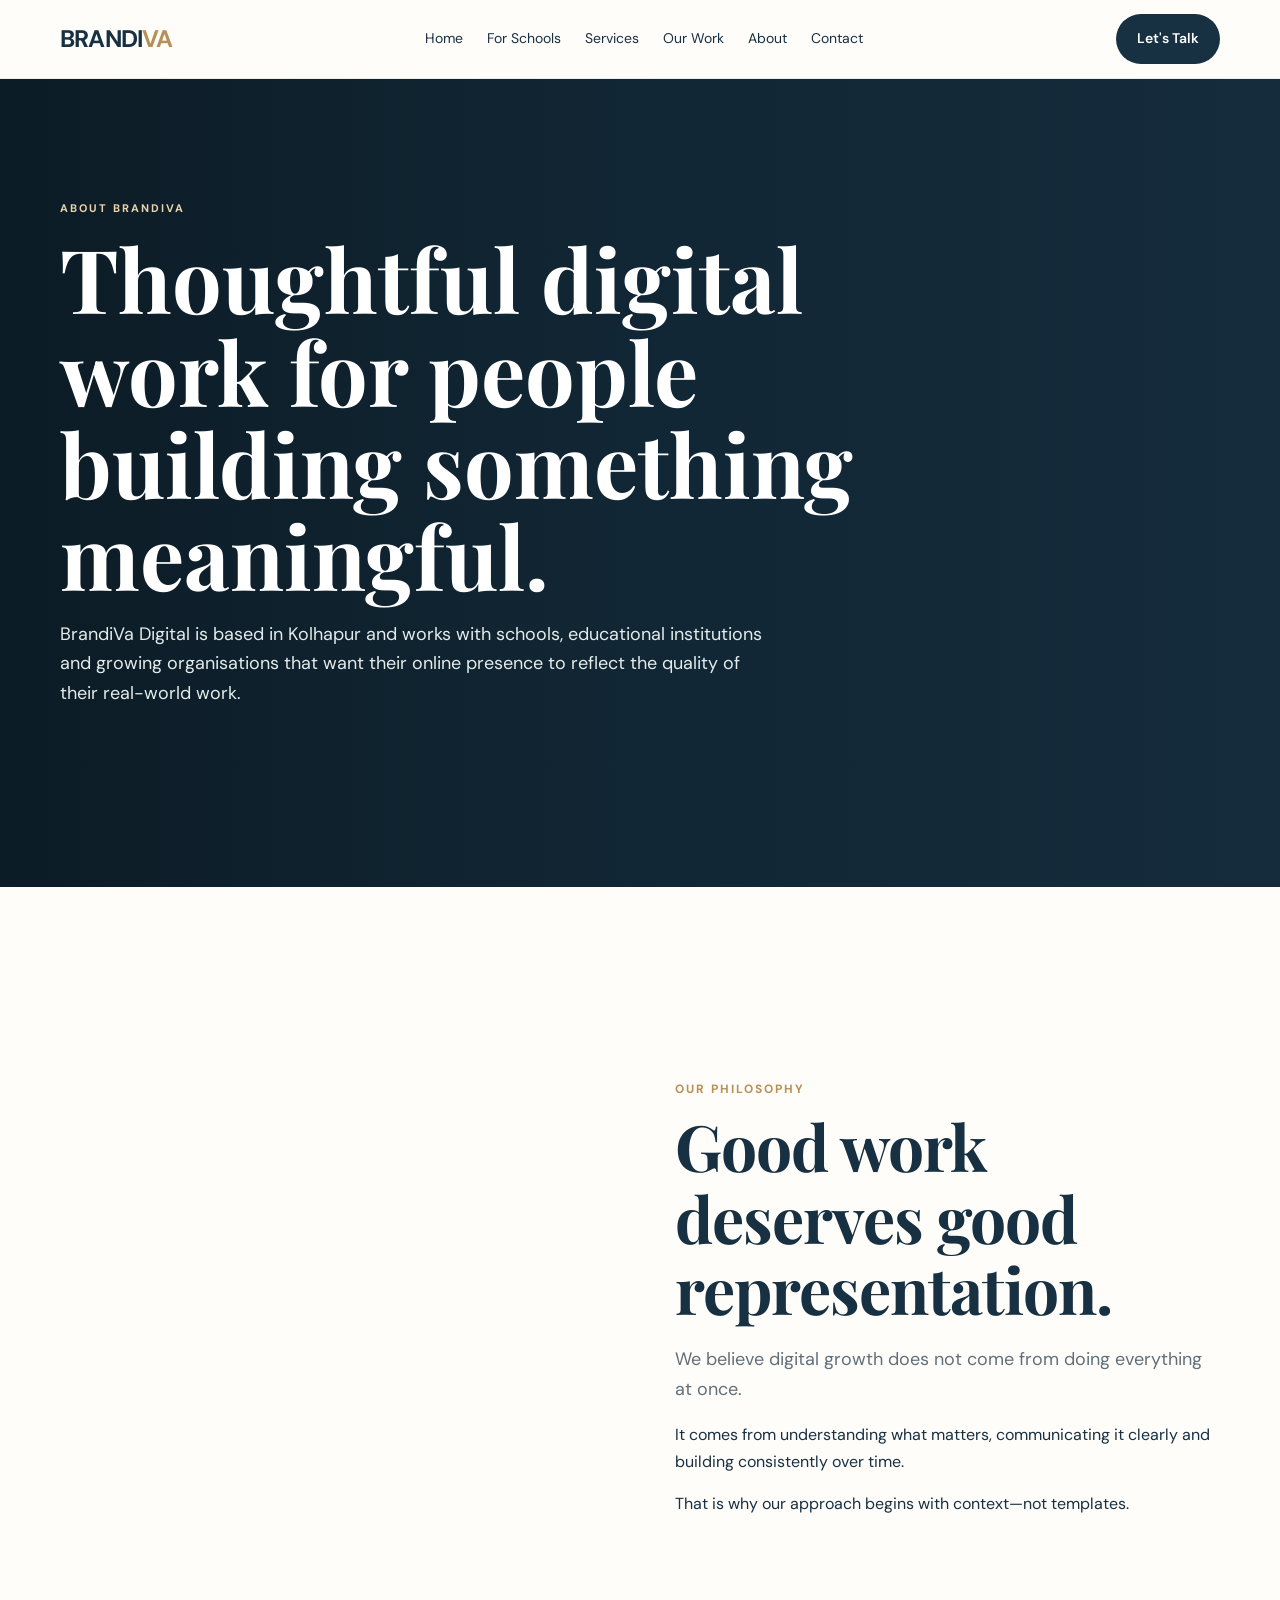
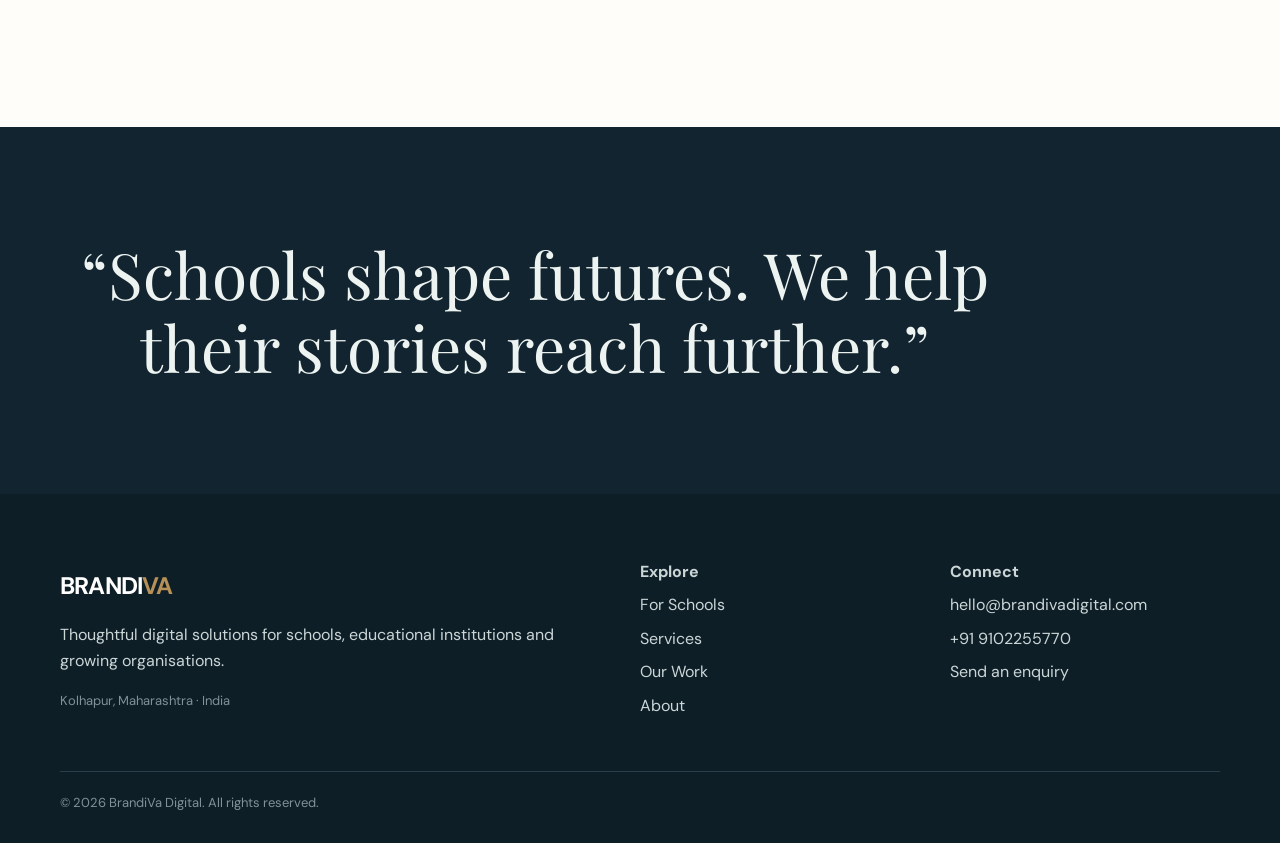
==== about.html @ 21fccb89 "Add files via upload" ====
<!doctype html><html lang="en"><head><meta charset="utf-8"><meta name="viewport" content="width=device-width,initial-scale=1"><title>About BrandiVa Digital</title><meta name="description" content="Learn about BrandiVa Digital, a Kolhapur-based digital partner focused on schools and meaningful brands."><link rel="stylesheet" href="style.css"></head><body><script src="header.js"></script><main>
<section class="pagehero visual about-hero"><div class="container"><div class="eyebrow">About BrandiVa</div><h1>Thoughtful digital work for people building something meaningful.</h1><p class="lead">BrandiVa Digital is based in Kolhapur and works with schools, educational institutions and growing organisations that want their online presence to reflect the quality of their real-world work.</p></div></section>
<section class="section"><div class="container story"><div class="story-img" style="background-image:url('https://images.unsplash.com/photo-1521737711867-e3b97375f902?auto=format&fit=crop&w=1200&q=90')"></div><div><div class="kicker">Our philosophy</div><h2>Good work deserves good representation.</h2><p class="lead">We believe digital growth does not come from doing everything at once.</p><p>It comes from understanding what matters, communicating it clearly and building consistently over time.</p><p>That is why our approach begins with context—not templates.</p></div></div></section>
<section class="section dark"><div class="container center"><div class="quote">“Schools shape futures. We help their stories reach further.”</div></div></section></main><script src="footer.js"></script></body></html>
---- style.css ----
@import url('https://fonts.googleapis.com/css2?family=DM+Sans:wght@400;500;600;700&family=Playfair+Display:wght@500;600;700&display=swap');
:root{--ink:#173042;--muted:#60707a;--cream:#f7f5ef;--paper:#fffdfa;--sky:#e8f1f2;--accent:#b69057;--line:#dfe5e3;--dark:#11242f}*{box-sizing:border-box}html{scroll-behavior:smooth}body{margin:0;font-family:'DM Sans',sans-serif;background:var(--paper);color:var(--ink);line-height:1.65}a{text-decoration:none;color:inherit}.container{width:min(1160px,92%);margin:auto}.nav{position:sticky;top:0;z-index:20;background:rgba(255,253,250,.92);backdrop-filter:blur(14px);border-bottom:1px solid rgba(23,48,66,.08)}.navin{height:78px;display:flex;align-items:center;justify-content:space-between;gap:20px}.logo{font-weight:700;letter-spacing:-.8px;font-size:24px}.logo span{color:var(--accent)}.links{display:flex;gap:24px;font-size:14px}.links a:hover{color:var(--accent)}.menu{display:none;background:none;border:0;font-size:24px}.btn{display:inline-block;background:var(--ink);color:#fff;padding:13px 21px;border-radius:999px;font-size:14px;font-weight:600}.btn.light{background:#fff;color:var(--ink)}.btn.gold{background:var(--accent)}.hero{min-height:calc(100vh - 78px);display:grid;grid-template-columns:1.05fr .95fr;background:var(--cream)}.hero-copy{padding:clamp(70px,10vw,150px) max(4vw,40px);display:flex;justify-content:center;flex-direction:column}.eyebrow{font-size:11px;letter-spacing:2px;font-weight:700;color:var(--accent);text-transform:uppercase}.hero h1,.display{font-family:'Playfair Display',serif;line-height:1.04;font-size:clamp(52px,7vw,96px);letter-spacing:-2px;margin:18px 0 22px}.hero p{max-width:600px;color:var(--muted);font-size:18px}.hero-img{min-height:580px;background:linear-gradient(180deg,rgba(17,36,47,.08),rgba(17,36,47,.35)),url('https://images.unsplash.com/photo-1509062522246-3755977927d7?auto=format&fit=crop&w=1500&q=85') center/cover}.section{padding:110px 0}.section.alt{background:var(--sky)}.section.dark{background:var(--dark);color:#edf3f1}.kicker{color:var(--accent);font-size:12px;letter-spacing:2px;text-transform:uppercase;font-weight:700}.section h2{font-family:'Playfair Display',serif;font-size:clamp(38px,5vw,66px);line-height:1.12;letter-spacing:-1px;margin:10px 0 20px;max-width:850px}.lead{font-size:18px;color:var(--muted);max-width:720px}.story{display:grid;grid-template-columns:1fr 1fr;gap:70px;align-items:center}.story-img{height:620px;background:center/cover;border-radius:3px}.quote{font-family:'Playfair Display',serif;font-size:clamp(36px,5vw,70px);line-height:1.15;max-width:950px}.center{text-align:center}.phone{background:#fff;border:10px solid #152c38;border-radius:32px;width:270px;height:500px;margin:auto;padding:16px;box-shadow:0 25px 70px rgba(17,36,47,.2)}.phone-screen{height:100%;border-radius:18px;background:linear-gradient(180deg,#eef4f2,#fff);padding:20px}.gap{display:grid;grid-template-columns:1fr 90px 1fr;align-items:stretch;margin-top:50px}.gap>div{padding:38px;border:1px solid var(--line)}.gap h3{font-size:14px;letter-spacing:1.5px;text-transform:uppercase}.gap ul{padding-left:18px;color:var(--muted)}.vs{display:grid;place-items:center;background:var(--ink);color:#fff;font-family:'Playfair Display',serif;font-size:25px}.reveal{text-align:center;padding:140px 0}.reveal p{font-family:'Playfair Display',serif;font-size:clamp(36px,5vw,70px);line-height:1.2;margin:0 auto;max-width:980px}.services{border-top:1px solid var(--line);margin-top:50px}.service{display:grid;grid-template-columns:90px 1fr 1.2fr;gap:25px;padding:32px 0;border-bottom:1px solid var(--line);align-items:start}.num{color:var(--accent);font-weight:700}.service h3{margin:0;font-size:24px}.service p{margin:0;color:var(--muted)}.grid{display:grid;grid-template-columns:repeat(3,1fr);gap:20px}.card{background:#fff;padding:32px;border:1px solid var(--line)}.card h3{margin-top:0}.work{display:grid;grid-template-columns:1.1fr .9fr;gap:24px;margin-top:40px}.workshot{min-height:430px;background:center/cover}.cta{padding:120px 0;background:linear-gradient(rgba(17,36,47,.55),rgba(17,36,47,.7)),url('https://images.unsplash.com/photo-1503676260728-1c00da094a0b?auto=format&fit=crop&w=1800&q=85') center/cover;color:white}.cta h2{color:#fff}.footer{background:#0e1e27;color:#cbd6d7;padding:65px 0 30px}.footgrid{display:grid;grid-template-columns:2fr 1fr 1fr;gap:40px}.footer a{display:block;margin:7px 0}.small{font-size:13px;color:#7f9297}.pagehero{padding:120px 0 85px;background:var(--cream)}.pagehero h1{font-family:'Playfair Display',serif;font-size:clamp(48px,7vw,88px);line-height:1.05;max-width:900px;margin:15px 0}.seo p{color:var(--muted)}.faq{border-top:1px solid var(--line)}.faq details{padding:20px 0;border-bottom:1px solid var(--line)}.faq summary{cursor:pointer;font-weight:700}.contactbox{display:grid;grid-template-columns:1fr 1fr;gap:30px;background:var(--sky);padding:45px}.form input,.form textarea,.form select{width:100%;padding:14px;margin:7px 0 14px;border:1px solid #ccd7d7;background:#fff;font:inherit}.badge{display:inline-block;padding:7px 11px;border:1px solid var(--line);font-size:12px;border-radius:99px;margin:5px}.note{padding:16px 18px;background:#fff6df;border-left:3px solid var(--accent);font-size:14px}
@media(max-width:800px){.links{display:none}.menu{display:block}.hero,.story,.work,.contactbox{grid-template-columns:1fr}.hero-copy{padding:80px 7%}.hero-img{min-height:460px}.section{padding:75px 0}.story-img{height:420px}.gap{grid-template-columns:1fr}.vs{min-height:60px}.grid{grid-template-columns:1fr}.service{grid-template-columns:45px 1fr}.service p{grid-column:2}.footgrid{grid-template-columns:1fr}.navin{height:68px}.pagehero{padding:85px 0 65px}}

/* Visual storytelling upgrade */
.pagehero.visual{position:relative;min-height:560px;display:flex;align-items:flex-end;overflow:hidden;color:#fff;background:#173042 center/cover no-repeat}
.pagehero.visual:before{content:"";position:absolute;inset:0;background:linear-gradient(90deg,rgba(10,25,34,.88),rgba(10,25,34,.42),rgba(10,25,34,.18))}
.pagehero.visual .container{position:relative;z-index:1;padding-bottom:75px}.pagehero.visual .lead{color:#e4eceb}.pagehero.visual .eyebrow{color:#ead5ad}
.school-hero{background-image:url('https://images.unsplash.com/photo-1509062522246-3755977927d7?auto=format&fit=crop&w=1800&q=90')}
.services-hero{background-image:url('https://images.unsplash.com/photo-1523240795612-9a054b0db644?auto=format&fit=crop&w=1800&q=90')}
.work-hero{background-image:url('https://images.unsplash.com/photo-1516321318423-f06f85e504b3?auto=format&fit=crop&w=1800&q=90')}
.about-hero{background-image:url('https://images.unsplash.com/photo-1529156069898-49953e39b3ac?auto=format&fit=crop&w=1800&q=90')}
.contact-hero{background-image:url('https://images.unsplash.com/photo-1523050854058-8df90110c9f1?auto=format&fit=crop&w=1800&q=90')}
.photo-band{padding:0;background:var(--paper)}.photo-grid{display:grid;grid-template-columns:1.2fr .8fr .8fr;gap:14px;min-height:520px}.photo-grid .photo{min-height:260px;background:center/cover;position:relative}.photo-grid .photo:first-child{grid-row:span 2}.photo-grid .photo:after{content:"";position:absolute;inset:0;background:linear-gradient(180deg,transparent 55%,rgba(10,25,34,.35))}
.photo-caption{position:absolute;z-index:1;left:24px;bottom:20px;color:#fff;font-family:'Playfair Display',serif;font-size:22px;line-height:1.15;max-width:250px}
.visual-split{display:grid;grid-template-columns:.9fr 1.1fr;min-height:680px}.visual-split .visual-image{background:center/cover}.visual-split .visual-copy{padding:clamp(55px,8vw,120px);display:flex;flex-direction:column;justify-content:center;background:#edf4f3}
.device-visual{margin-top:55px;min-height:420px;background:linear-gradient(120deg,rgba(17,36,47,.18),rgba(17,36,47,.05)),url('https://images.unsplash.com/photo-1516321318423-f06f85e504b3?auto=format&fit=crop&w=1800&q=90') center/cover;border-radius:3px;position:relative}.device-visual:after{content:'A digital presence should feel as real as the institution behind it.';position:absolute;left:28px;bottom:28px;max-width:430px;color:#fff;font-family:'Playfair Display',serif;font-size:clamp(28px,4vw,48px);line-height:1.08}
.image-card{min-height:360px;background:center/cover;margin-top:30px}
@media(max-width:800px){.pagehero.visual{min-height:500px}.photo-grid{grid-template-columns:1fr;min-height:auto}.photo-grid .photo:first-child{grid-row:auto;min-height:420px}.photo-grid .photo{min-height:280px}.visual-split{grid-template-columns:1fr}.visual-split .visual-image{min-height:430px}.pagehero.visual .container{padding-bottom:55px}}
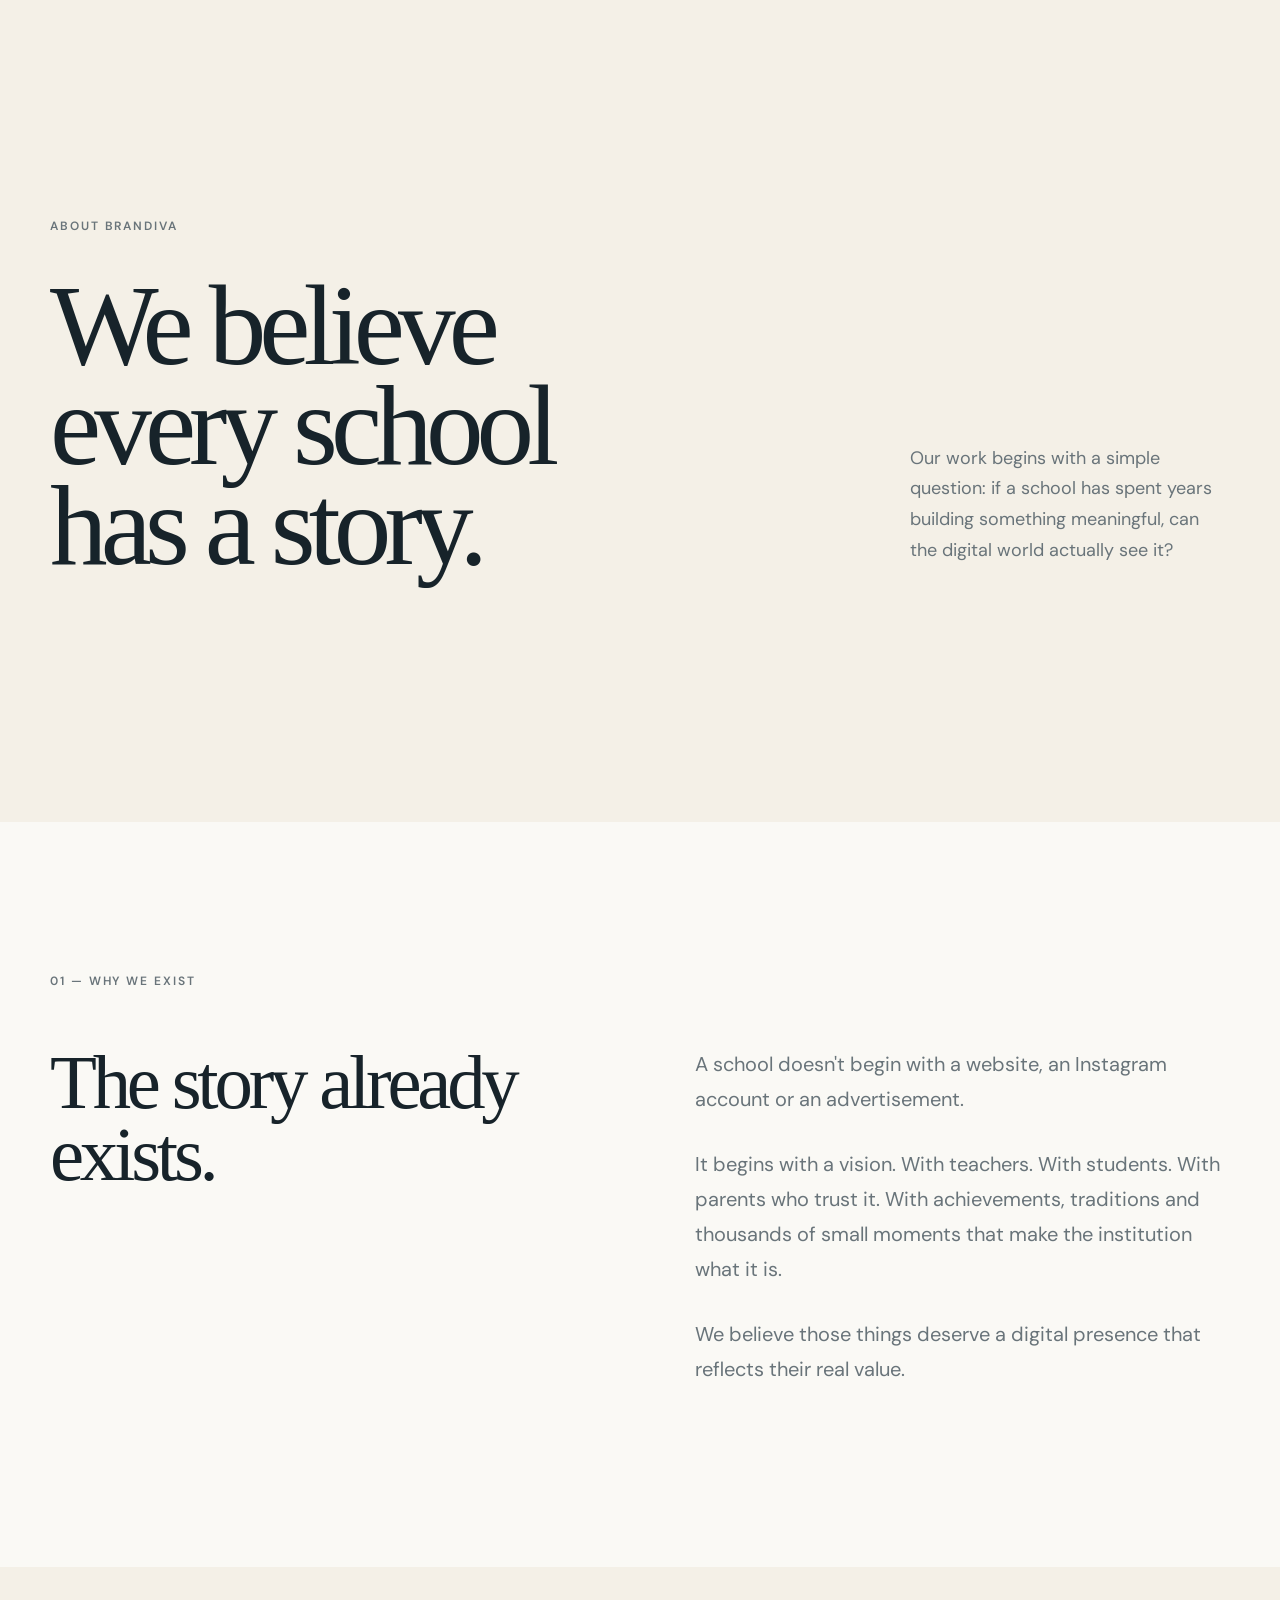
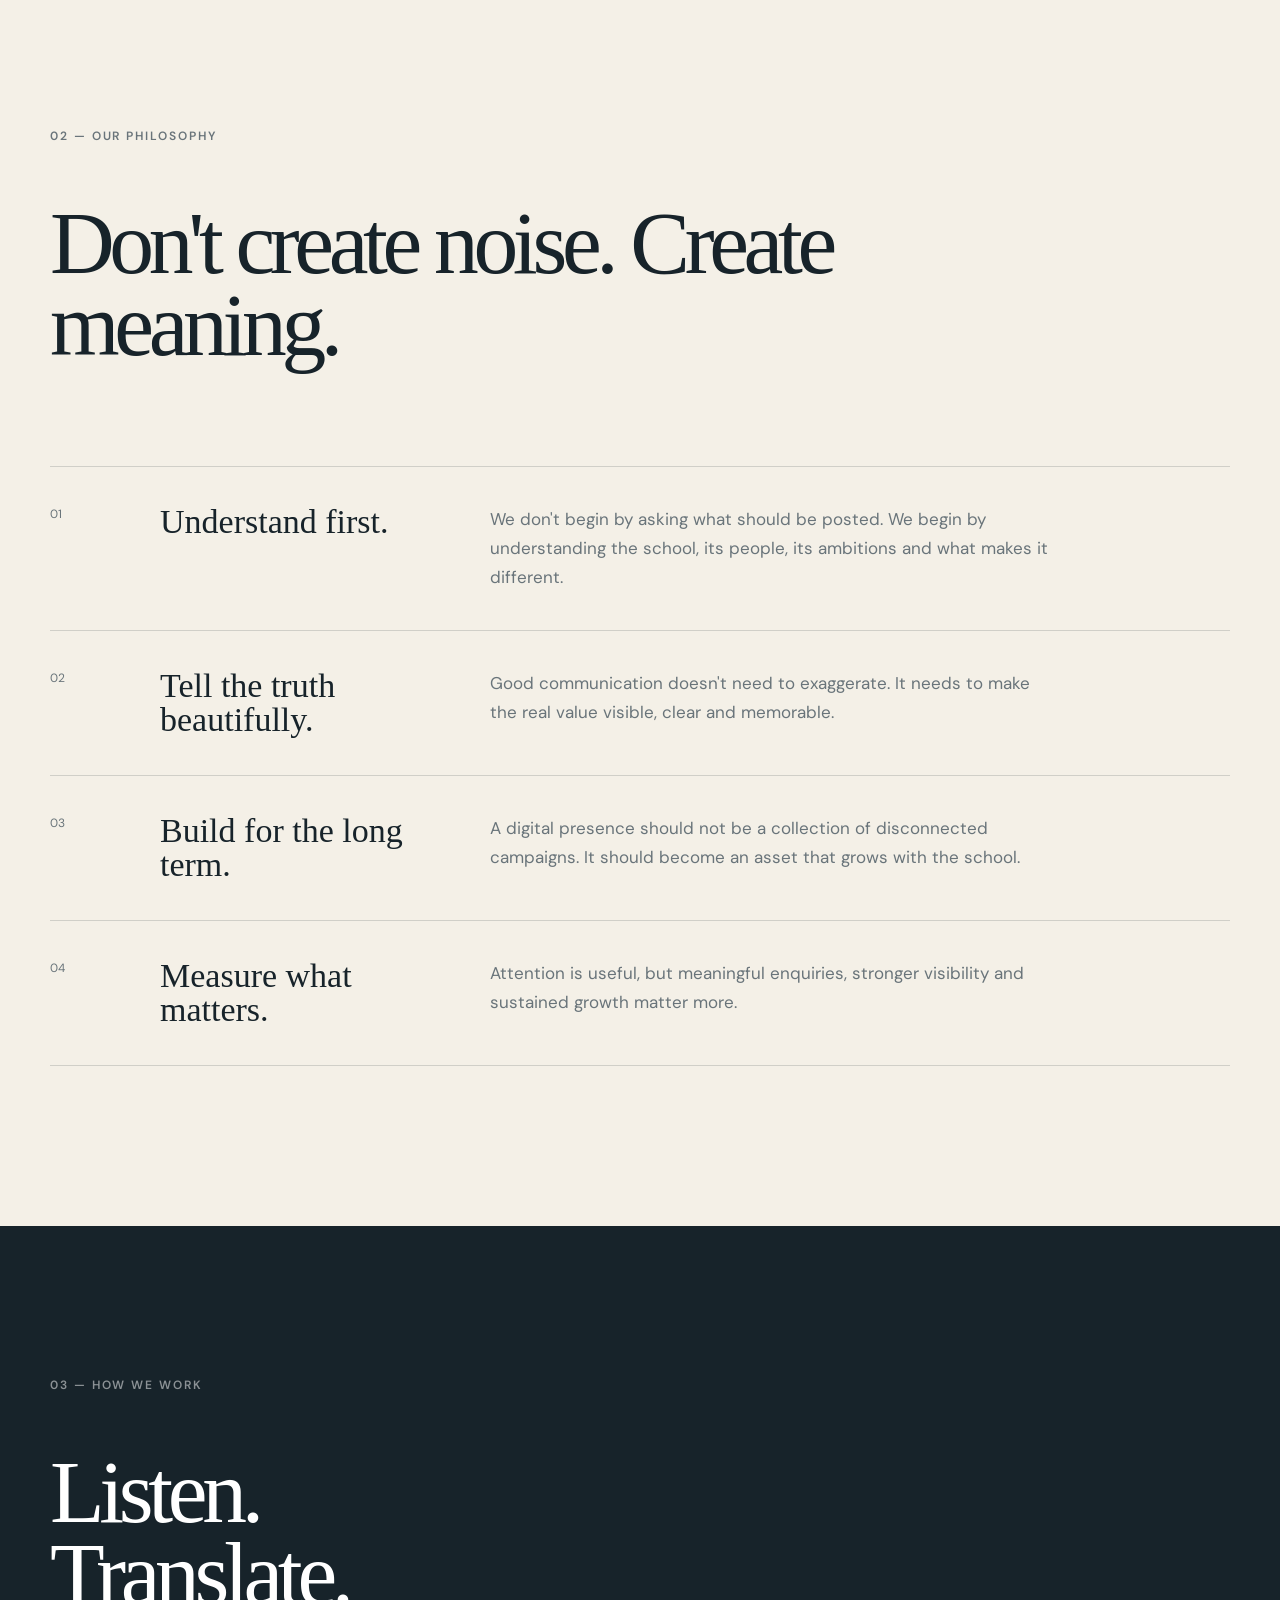
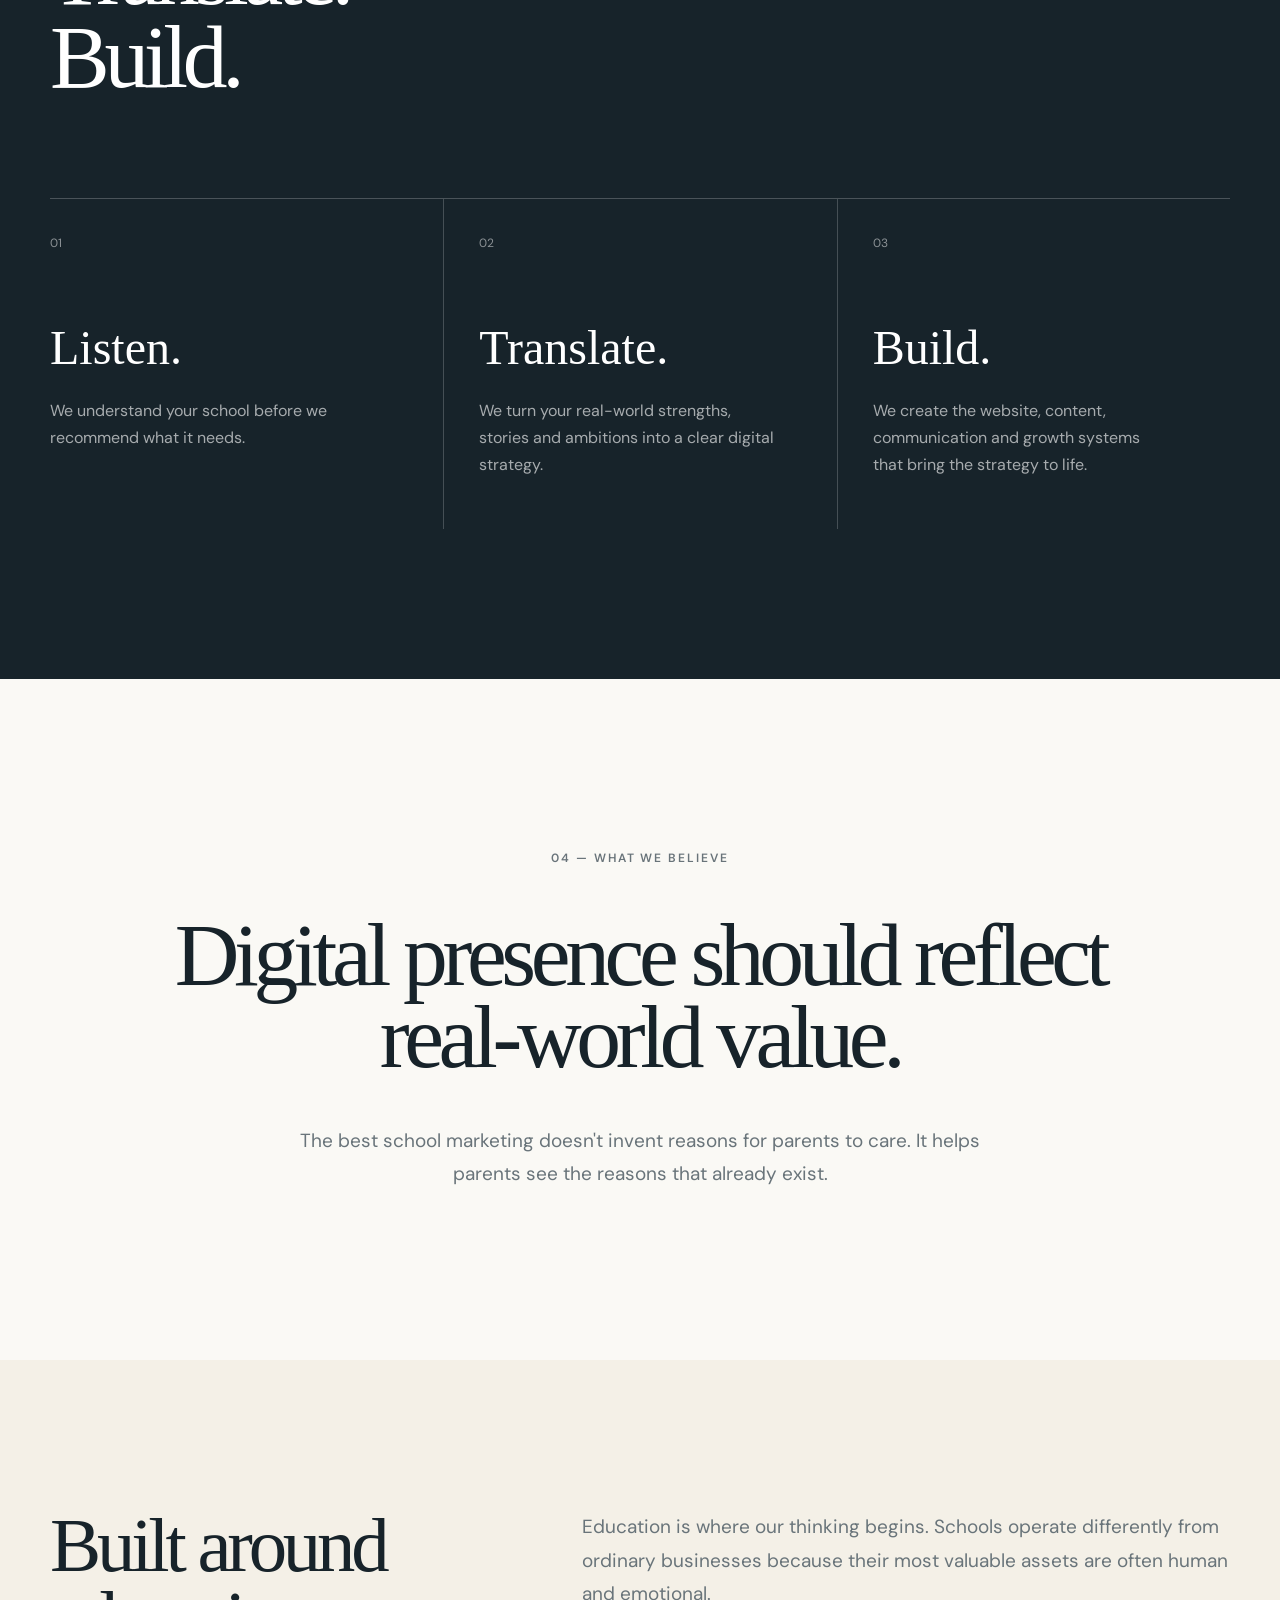
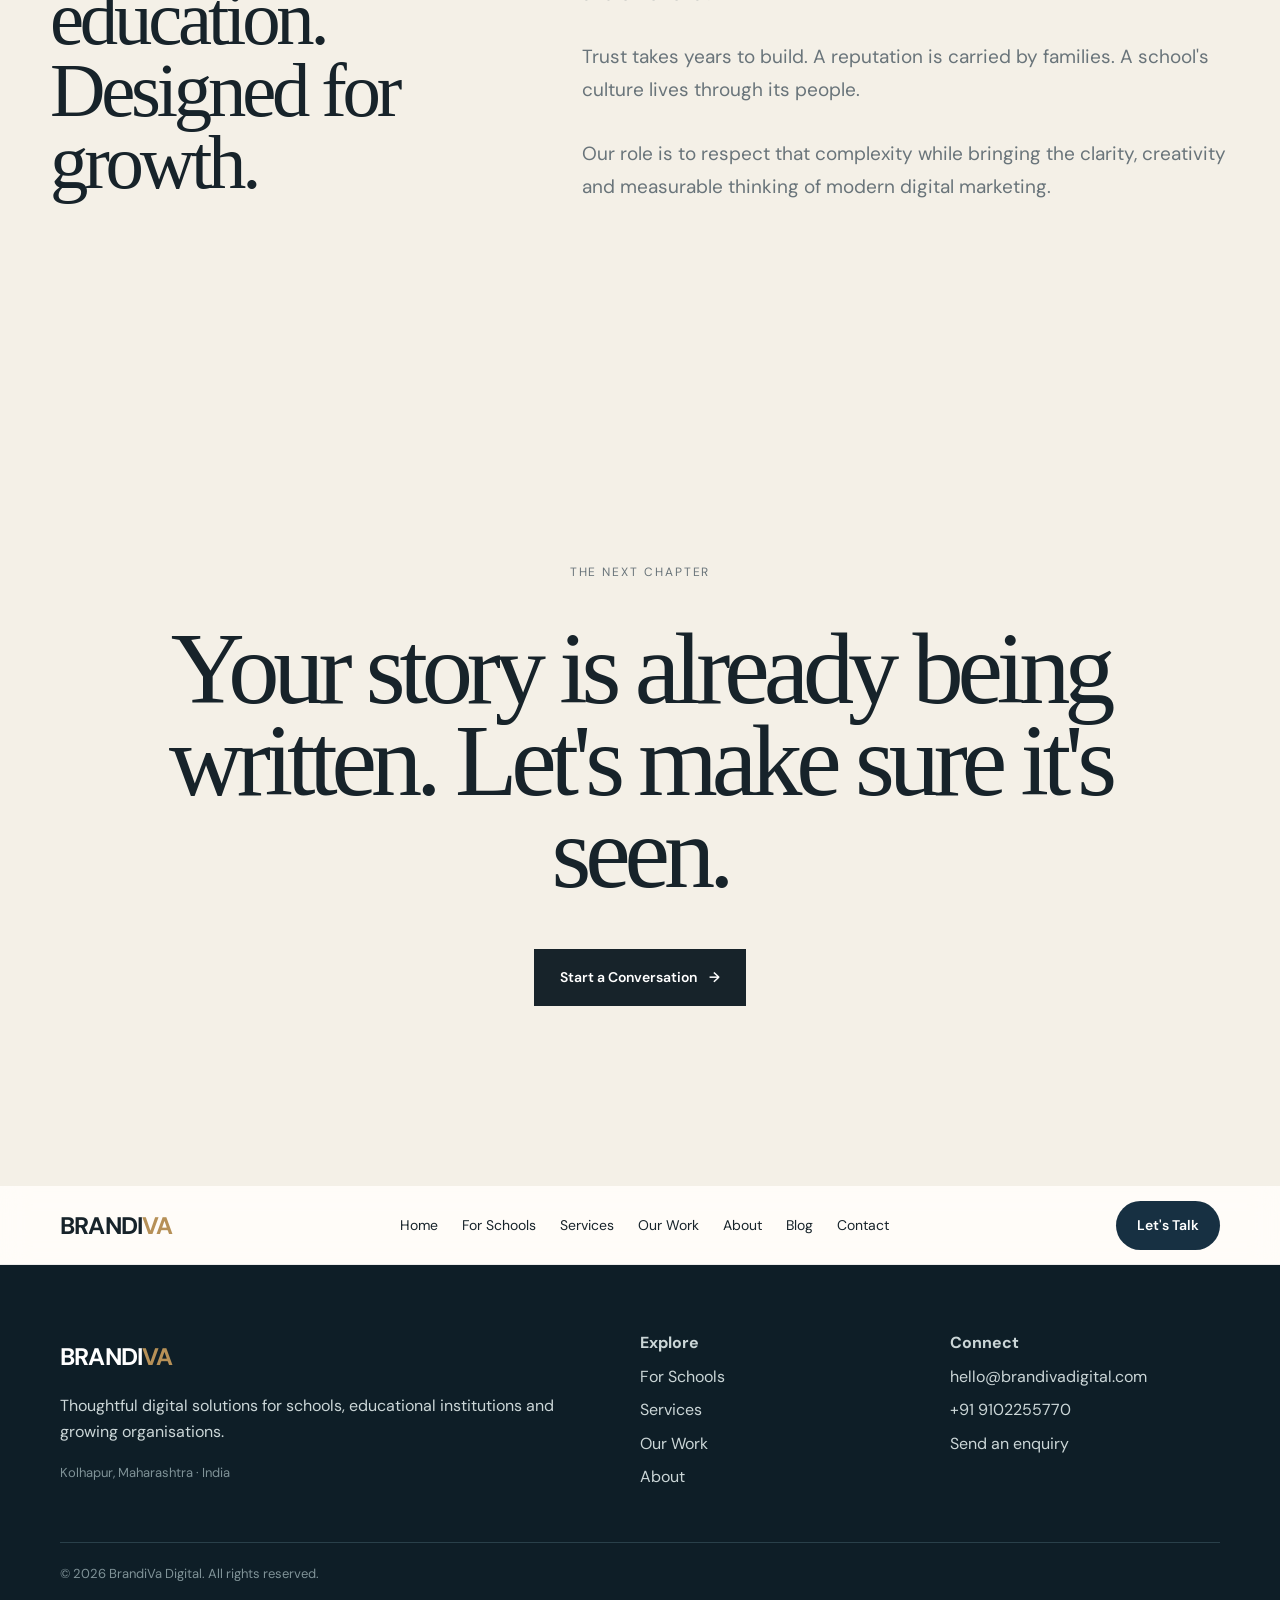
==== commit 6b471048: "Update about.html" ====
--- a/about.html
+++ b/about.html
@@ -1,4 +1,823 @@
-<!doctype html><html lang="en"><head><meta charset="utf-8"><meta name="viewport" content="width=device-width,initial-scale=1"><title>About BrandiVa Digital</title><meta name="description" content="Learn about BrandiVa Digital, a Kolhapur-based digital partner focused on schools and meaningful brands."><link rel="stylesheet" href="style.css"></head><body><script src="header.js"></script><main>
-<section class="pagehero visual about-hero"><div class="container"><div class="eyebrow">About BrandiVa</div><h1>Thoughtful digital work for people building something meaningful.</h1><p class="lead">BrandiVa Digital is based in Kolhapur and works with schools, educational institutions and growing organisations that want their online presence to reflect the quality of their real-world work.</p></div></section>
-<section class="section"><div class="container story"><div class="story-img" style="background-image:url('https://images.unsplash.com/photo-1521737711867-e3b97375f902?auto=format&fit=crop&w=1200&q=90')"></div><div><div class="kicker">Our philosophy</div><h2>Good work deserves good representation.</h2><p class="lead">We believe digital growth does not come from doing everything at once.</p><p>It comes from understanding what matters, communicating it clearly and building consistently over time.</p><p>That is why our approach begins with context—not templates.</p></div></div></section>
-<section class="section dark"><div class="container center"><div class="quote">“Schools shape futures. We help their stories reach further.”</div></div></section></main><script src="footer.js"></script></body></html>+<!DOCTYPE html>
+<html lang="en">
+
+<head>
+
+  <meta charset="UTF-8">
+  <meta name="viewport" content="width=device-width, initial-scale=1.0">
+
+  <title>About BrandiVa Digital | Our Philosophy & Approach</title>
+
+  <meta name="description"
+    content="Learn about BrandiVa Digital, a digital growth partner for schools and educational institutions. Our philosophy is simple: Be Seen, Be Remembered, Be Chosen.">
+
+  <meta name="keywords"
+    content="about BrandiVa Digital, school digital marketing agency, education marketing agency, school branding agency, school digital growth">
+
+  <meta name="author" content="BrandiVa Digital">
+  <meta name="robots" content="index, follow">
+
+  <link rel="canonical" href="https://brandivadigital.com/about.html">
+
+  <meta property="og:title" content="About BrandiVa Digital">
+  <meta property="og:description"
+    content="We help schools turn the value they have already built into a digital presence people can see, remember and trust.">
+  <meta property="og:type" content="website">
+  <meta property="og:url" content="https://brandivadigital.com/about.html">
+
+  <link rel="stylesheet" href="style.css">
+
+  <style>
+
+    :root {
+      --about-bg: #f4f0e7;
+      --about-paper: #faf9f5;
+      --about-dark: #17232a;
+      --about-muted: #69747a;
+      --about-line: rgba(23,35,42,.16);
+    }
+
+    body {
+      margin: 0;
+      background: var(--about-bg);
+      color: var(--about-dark);
+    }
+
+    .about-page {
+      overflow: hidden;
+    }
+
+    .about-container {
+      width: min(1180px, calc(100% - 48px));
+      margin: 0 auto;
+    }
+
+    .about-label {
+      font-size: 12px;
+      letter-spacing: .16em;
+      text-transform: uppercase;
+      color: var(--about-muted);
+      font-weight: 600;
+    }
+
+
+    /* HERO */
+
+    .about-hero {
+      min-height: calc(100vh - 78px);
+      display: flex;
+      align-items: center;
+      padding: 90px 0 120px;
+    }
+
+    .about-hero-grid {
+      display: grid;
+      grid-template-columns: 1fr 320px;
+      gap: 90px;
+      align-items: end;
+    }
+
+    .about-hero h1 {
+      font-family: Georgia, "Times New Roman", serif;
+      font-size: clamp(65px, 9vw, 135px);
+      line-height: .87;
+      letter-spacing: -.06em;
+      font-weight: 500;
+      margin: 38px 0 0;
+      max-width: 1000px;
+    }
+
+    .about-hero-copy {
+      padding-bottom: 10px;
+    }
+
+    .about-hero-copy p {
+      font-size: 18px;
+      line-height: 1.7;
+      color: var(--about-muted);
+      margin: 0;
+    }
+
+
+    /* WHY */
+
+    .about-why {
+      background: var(--about-paper);
+      padding: 150px 0;
+    }
+
+    .about-why-grid {
+      display: grid;
+      grid-template-columns: 1fr 1fr;
+      gap: 110px;
+    }
+
+    .about-why h2 {
+      font-family: Georgia, "Times New Roman", serif;
+      font-size: clamp(50px, 6vw, 88px);
+      line-height: .94;
+      letter-spacing: -.055em;
+      font-weight: 500;
+      margin: 55px 0 0;
+    }
+
+    .about-why-copy {
+      padding-top: 55px;
+    }
+
+    .about-why-copy p {
+      font-size: 20px;
+      line-height: 1.75;
+      color: var(--about-muted);
+      margin: 0 0 30px;
+    }
+
+
+    /* PHILOSOPHY */
+
+    .about-philosophy {
+      padding: 160px 0;
+    }
+
+    .about-philosophy h2 {
+      font-family: Georgia, "Times New Roman", serif;
+      font-size: clamp(52px, 7vw, 100px);
+      line-height: .92;
+      letter-spacing: -.06em;
+      font-weight: 500;
+      max-width: 1000px;
+      margin: 55px 0 100px;
+    }
+
+    .about-principles {
+      border-top: 1px solid var(--about-line);
+    }
+
+    .about-principle {
+      display: grid;
+      grid-template-columns: 80px 300px 1fr;
+      gap: 30px;
+      padding: 38px 0;
+      border-bottom: 1px solid var(--about-line);
+      align-items: start;
+    }
+
+    .about-principle-number {
+      font-size: 12px;
+      color: var(--about-muted);
+    }
+
+    .about-principle h3 {
+      font-family: Georgia, "Times New Roman", serif;
+      font-size: 34px;
+      font-weight: 500;
+      line-height: 1;
+      margin: 0;
+    }
+
+    .about-principle p {
+      margin: 0;
+      font-size: 17px;
+      line-height: 1.7;
+      color: var(--about-muted);
+      max-width: 560px;
+    }
+
+
+    /* LISTEN TRANSLATE BUILD */
+
+    .about-process {
+      background: var(--about-dark);
+      color: white;
+      padding: 150px 0;
+    }
+
+    .about-process .about-label {
+      color: rgba(255,255,255,.5);
+    }
+
+    .about-process h2 {
+      font-family: Georgia, "Times New Roman", serif;
+      font-size: clamp(52px, 7vw, 100px);
+      line-height: .92;
+      letter-spacing: -.06em;
+      font-weight: 500;
+      max-width: 950px;
+      margin: 55px 0 100px;
+    }
+
+    .process-grid {
+      display: grid;
+      grid-template-columns: repeat(3, 1fr);
+      border-top: 1px solid rgba(255,255,255,.22);
+    }
+
+    .process-item {
+      padding: 35px 35px 20px 0;
+      min-height: 330px;
+    }
+
+    .process-item + .process-item {
+      border-left: 1px solid rgba(255,255,255,.2);
+      padding-left: 35px;
+    }
+
+    .process-number {
+      font-size: 12px;
+      color: rgba(255,255,255,.5);
+      margin-bottom: 70px;
+    }
+
+    .process-item h3 {
+      font-family: Georgia, "Times New Roman", serif;
+      font-size: 48px;
+      font-weight: 500;
+      line-height: 1;
+      margin: 0 0 25px;
+    }
+
+    .process-item p {
+      font-size: 16px;
+      line-height: 1.7;
+      color: rgba(255,255,255,.62);
+      max-width: 300px;
+      margin: 0;
+    }
+
+
+    /* BELIEF */
+
+    .about-belief {
+      background: var(--about-paper);
+      padding: 170px 0;
+      text-align: center;
+    }
+
+    .about-belief h2 {
+      font-family: Georgia, "Times New Roman", serif;
+      font-size: clamp(52px, 7vw, 105px);
+      line-height: .92;
+      letter-spacing: -.06em;
+      font-weight: 500;
+      max-width: 1050px;
+      margin: 45px auto 0;
+    }
+
+    .about-belief p {
+      max-width: 680px;
+      margin: 45px auto 0;
+      color: var(--about-muted);
+      font-size: 19px;
+      line-height: 1.75;
+    }
+
+
+    /* EDUCATION */
+
+    .about-education {
+      padding: 150px 0;
+    }
+
+    .about-education-grid {
+      display: grid;
+      grid-template-columns: .8fr 1.2fr;
+      gap: 100px;
+    }
+
+    .about-education h2 {
+      font-family: Georgia, "Times New Roman", serif;
+      font-size: clamp(50px, 6vw, 88px);
+      line-height: .94;
+      letter-spacing: -.055em;
+      font-weight: 500;
+      margin: 0;
+    }
+
+    .about-education-copy p {
+      font-size: 19px;
+      line-height: 1.75;
+      color: var(--about-muted);
+      margin: 0 0 30px;
+    }
+
+
+    /* CTA */
+
+    .about-cta {
+      padding: 180px 0;
+      text-align: center;
+    }
+
+    .about-cta small {
+      display: block;
+      font-size: 12px;
+      letter-spacing: .16em;
+      text-transform: uppercase;
+      color: var(--about-muted);
+      margin-bottom: 40px;
+    }
+
+    .about-cta h2 {
+      font-family: Georgia, "Times New Roman", serif;
+      font-size: clamp(55px, 8vw, 120px);
+      line-height: .9;
+      letter-spacing: -.06em;
+      font-weight: 500;
+      max-width: 1050px;
+      margin: 0 auto 50px;
+    }
+
+    .about-cta-button {
+      display: inline-flex;
+      align-items: center;
+      gap: 12px;
+      background: var(--about-dark);
+      color: white;
+      text-decoration: none;
+      padding: 17px 26px;
+      font-size: 14px;
+      font-weight: 600;
+    }
+
+
+    /* MOBILE */
+
+    @media (max-width: 850px) {
+
+      .about-container {
+        width: min(100% - 34px, 700px);
+      }
+
+      .about-hero {
+        min-height: auto;
+        padding: 80px 0 100px;
+      }
+
+      .about-hero-grid,
+      .about-why-grid,
+      .about-education-grid {
+        grid-template-columns: 1fr;
+        gap: 50px;
+      }
+
+      .about-hero h1 {
+        font-size: clamp(58px, 16vw, 100px);
+      }
+
+      .about-why,
+      .about-philosophy,
+      .about-process,
+      .about-education {
+        padding: 100px 0;
+      }
+
+      .about-why h2,
+      .about-philosophy h2,
+      .about-process h2,
+      .about-belief h2,
+      .about-education h2 {
+        font-size: clamp(48px, 13vw, 78px);
+      }
+
+      .about-why-copy {
+        padding-top: 0;
+      }
+
+      .about-principle {
+        grid-template-columns: 45px 1fr;
+        gap: 20px;
+      }
+
+      .about-principle p {
+        grid-column: 2;
+      }
+
+      .process-grid {
+        grid-template-columns: 1fr;
+      }
+
+      .process-item {
+        min-height: auto;
+        padding: 35px 0;
+      }
+
+      .process-item + .process-item {
+        border-left: none;
+        border-top: 1px solid rgba(255,255,255,.2);
+        padding-left: 0;
+      }
+
+      .process-number {
+        margin-bottom: 45px;
+      }
+
+      .about-cta {
+        padding: 120px 0;
+      }
+
+    }
+
+  </style>
+
+  <script type="application/ld+json">
+  {
+    "@context": "https://schema.org",
+    "@type": "Organization",
+    "name": "BrandiVa Digital",
+    "url": "https://brandivadigital.com/",
+    "description": "BrandiVa Digital is a digital growth partner for schools and educational institutions.",
+    "email": "help@brandivadigital.com"
+  }
+  </script>
+
+</head>
+
+
+<body>
+
+  <div id="header"></div>
+
+
+  <main class="about-page">
+
+
+    <!-- HERO -->
+
+    <section class="about-hero">
+
+      <div class="about-container">
+
+        <div class="about-hero-grid">
+
+          <div>
+
+            <div class="about-label">
+              About BrandiVa
+            </div>
+
+            <h1>
+              We believe<br>
+              every school<br>
+              has a story.
+            </h1>
+
+          </div>
+
+
+          <div class="about-hero-copy">
+
+            <p>
+              Our work begins with a simple question:
+              if a school has spent years building something
+              meaningful, can the digital world actually see it?
+            </p>
+
+          </div>
+
+        </div>
+
+      </div>
+
+    </section>
+
+
+
+    <!-- WHY -->
+
+    <section class="about-why">
+
+      <div class="about-container">
+
+        <div class="about-label">
+          01 — Why We Exist
+        </div>
+
+        <div class="about-why-grid">
+
+          <h2>
+            The story already exists.
+          </h2>
+
+          <div class="about-why-copy">
+
+            <p>
+              A school doesn't begin with a website,
+              an Instagram account or an advertisement.
+            </p>
+
+            <p>
+              It begins with a vision. With teachers.
+              With students. With parents who trust it.
+              With achievements, traditions and thousands
+              of small moments that make the institution
+              what it is.
+            </p>
+
+            <p>
+              We believe those things deserve a digital
+              presence that reflects their real value.
+            </p>
+
+          </div>
+
+        </div>
+
+      </div>
+
+    </section>
+
+
+
+    <!-- PHILOSOPHY -->
+
+    <section class="about-philosophy">
+
+      <div class="about-container">
+
+        <div class="about-label">
+          02 — Our Philosophy
+        </div>
+
+        <h2>
+          Don't create noise.
+          Create meaning.
+        </h2>
+
+
+        <div class="about-principles">
+
+
+          <div class="about-principle">
+
+            <div class="about-principle-number">
+              01
+            </div>
+
+            <h3>
+              Understand first.
+            </h3>
+
+            <p>
+              We don't begin by asking what should be posted.
+              We begin by understanding the school, its people,
+              its ambitions and what makes it different.
+            </p>
+
+          </div>
+
+
+          <div class="about-principle">
+
+            <div class="about-principle-number">
+              02
+            </div>
+
+            <h3>
+              Tell the truth beautifully.
+            </h3>
+
+            <p>
+              Good communication doesn't need to exaggerate.
+              It needs to make the real value visible,
+              clear and memorable.
+            </p>
+
+          </div>
+
+
+          <div class="about-principle">
+
+            <div class="about-principle-number">
+              03
+            </div>
+
+            <h3>
+              Build for the long term.
+            </h3>
+
+            <p>
+              A digital presence should not be a collection
+              of disconnected campaigns. It should become
+              an asset that grows with the school.
+            </p>
+
+          </div>
+
+
+          <div class="about-principle">
+
+            <div class="about-principle-number">
+              04
+            </div>
+
+            <h3>
+              Measure what matters.
+            </h3>
+
+            <p>
+              Attention is useful, but meaningful enquiries,
+              stronger visibility and sustained growth
+              matter more.
+            </p>
+
+          </div>
+
+
+        </div>
+
+      </div>
+
+    </section>
+
+
+
+    <!-- PROCESS -->
+
+    <section class="about-process">
+
+      <div class="about-container">
+
+        <div class="about-label">
+          03 — How We Work
+        </div>
+
+        <h2>
+          Listen.<br>
+          Translate.<br>
+          Build.
+        </h2>
+
+
+        <div class="process-grid">
+
+
+          <div class="process-item">
+
+            <div class="process-number">
+              01
+            </div>
+
+            <h3>
+              Listen.
+            </h3>
+
+            <p>
+              We understand your school before we
+              recommend what it needs.
+            </p>
+
+          </div>
+
+
+          <div class="process-item">
+
+            <div class="process-number">
+              02
+            </div>
+
+            <h3>
+              Translate.
+            </h3>
+
+            <p>
+              We turn your real-world strengths,
+              stories and ambitions into a clear
+              digital strategy.
+            </p>
+
+          </div>
+
+
+          <div class="process-item">
+
+            <div class="process-number">
+              03
+            </div>
+
+            <h3>
+              Build.
+            </h3>
+
+            <p>
+              We create the website, content,
+              communication and growth systems
+              that bring the strategy to life.
+            </p>
+
+          </div>
+
+
+        </div>
+
+      </div>
+
+    </section>
+
+
+
+    <!-- BELIEF -->
+
+    <section class="about-belief">
+
+      <div class="about-container">
+
+        <div class="about-label">
+          04 — What We Believe
+        </div>
+
+        <h2>
+          Digital presence should reflect
+          real-world value.
+        </h2>
+
+        <p>
+          The best school marketing doesn't invent reasons
+          for parents to care. It helps parents see the reasons
+          that already exist.
+        </p>
+
+      </div>
+
+    </section>
+
+
+
+    <!-- EDUCATION -->
+
+    <section class="about-education">
+
+      <div class="about-container">
+
+        <div class="about-education-grid">
+
+          <h2>
+            Built around education.
+            Designed for growth.
+          </h2>
+
+
+          <div class="about-education-copy">
+
+            <p>
+              Education is where our thinking begins.
+              Schools operate differently from ordinary
+              businesses because their most valuable assets
+              are often human and emotional.
+            </p>
+
+            <p>
+              Trust takes years to build.
+              A reputation is carried by families.
+              A school's culture lives through its people.
+            </p>
+
+            <p>
+              Our role is to respect that complexity while
+              bringing the clarity, creativity and measurable
+              thinking of modern digital marketing.
+            </p>
+
+          </div>
+
+        </div>
+
+      </div>
+
+    </section>
+
+
+
+    <!-- CTA -->
+
+    <section class="about-cta">
+
+      <div class="about-container">
+
+        <small>
+          The next chapter
+        </small>
+
+        <h2>
+          Your story is already being written.
+          Let's make sure it's seen.
+        </h2>
+
+        <a href="contact.html" class="about-cta-button">
+          Start a Conversation
+          <span>→</span>
+        </a>
+
+      </div>
+
+    </section>
+
+
+  </main>
+
+
+  <script src="header.js"></script>
+  <script src="footer.js"></script>
+
+</body>
+
+</html>
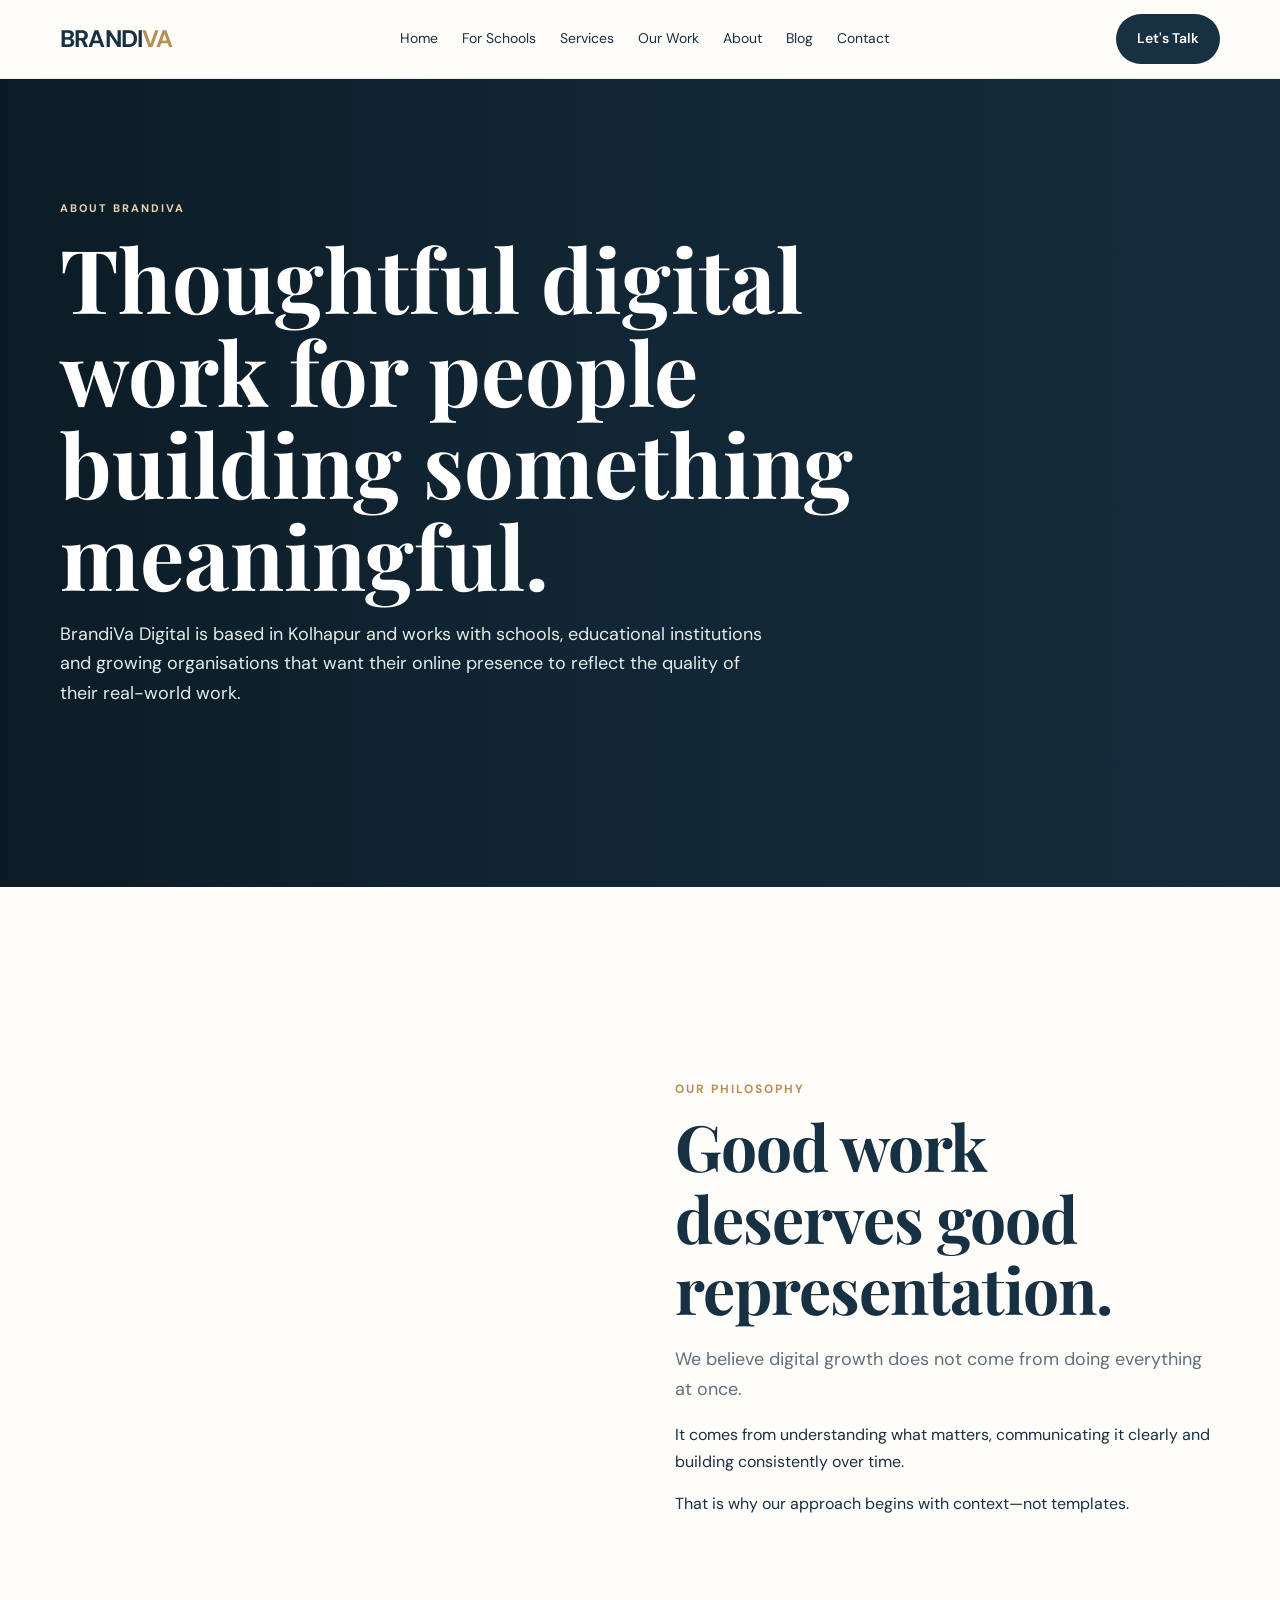
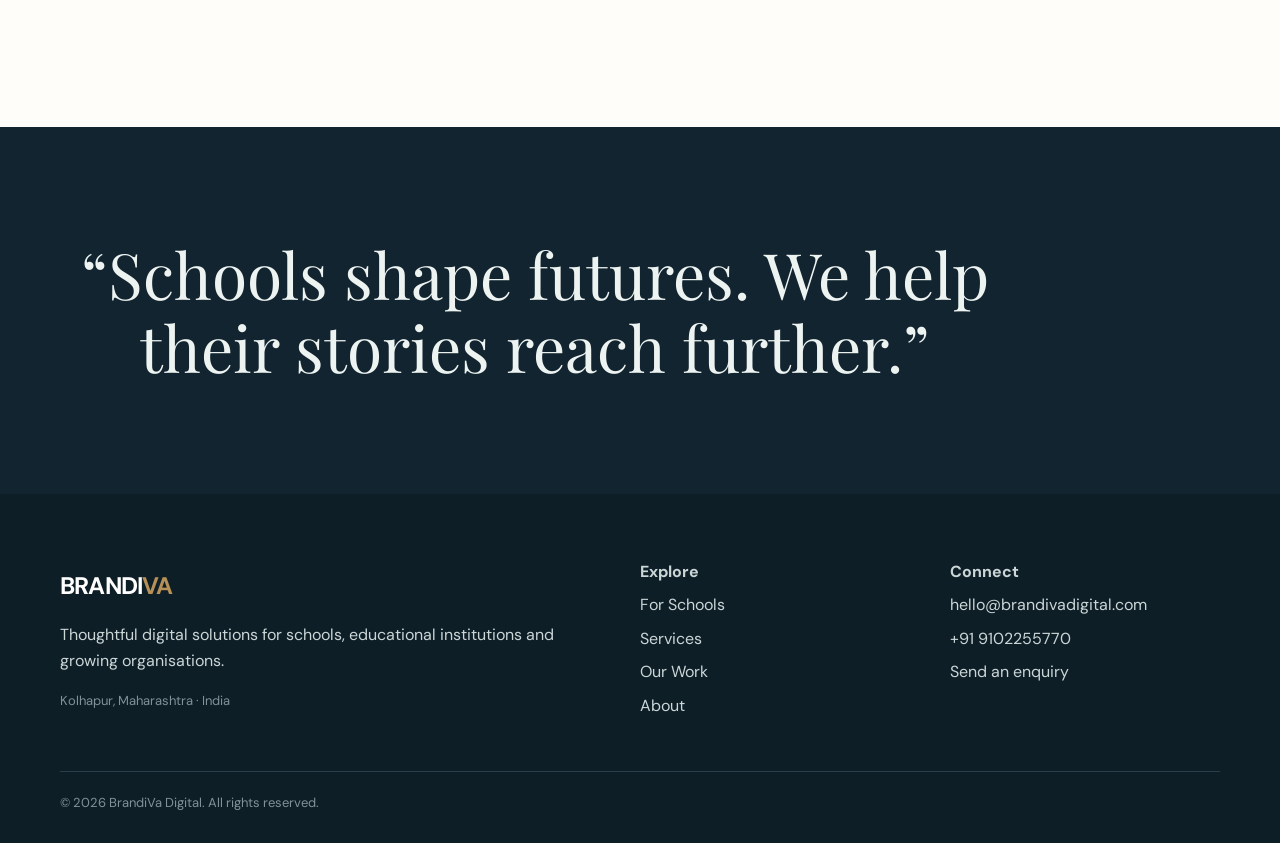
==== commit 92335106: "Update about.html" ====
--- a/about.html
+++ b/about.html
@@ -1,823 +1,4 @@
-<!DOCTYPE html>
-<html lang="en">
-
-<head>
-
-  <meta charset="UTF-8">
-  <meta name="viewport" content="width=device-width, initial-scale=1.0">
-
-  <title>About BrandiVa Digital | Our Philosophy & Approach</title>
-
-  <meta name="description"
-    content="Learn about BrandiVa Digital, a digital growth partner for schools and educational institutions. Our philosophy is simple: Be Seen, Be Remembered, Be Chosen.">
-
-  <meta name="keywords"
-    content="about BrandiVa Digital, school digital marketing agency, education marketing agency, school branding agency, school digital growth">
-
-  <meta name="author" content="BrandiVa Digital">
-  <meta name="robots" content="index, follow">
-
-  <link rel="canonical" href="https://brandivadigital.com/about.html">
-
-  <meta property="og:title" content="About BrandiVa Digital">
-  <meta property="og:description"
-    content="We help schools turn the value they have already built into a digital presence people can see, remember and trust.">
-  <meta property="og:type" content="website">
-  <meta property="og:url" content="https://brandivadigital.com/about.html">
-
-  <link rel="stylesheet" href="style.css">
-
-  <style>
-
-    :root {
-      --about-bg: #f4f0e7;
-      --about-paper: #faf9f5;
-      --about-dark: #17232a;
-      --about-muted: #69747a;
-      --about-line: rgba(23,35,42,.16);
-    }
-
-    body {
-      margin: 0;
-      background: var(--about-bg);
-      color: var(--about-dark);
-    }
-
-    .about-page {
-      overflow: hidden;
-    }
-
-    .about-container {
-      width: min(1180px, calc(100% - 48px));
-      margin: 0 auto;
-    }
-
-    .about-label {
-      font-size: 12px;
-      letter-spacing: .16em;
-      text-transform: uppercase;
-      color: var(--about-muted);
-      font-weight: 600;
-    }
-
-
-    /* HERO */
-
-    .about-hero {
-      min-height: calc(100vh - 78px);
-      display: flex;
-      align-items: center;
-      padding: 90px 0 120px;
-    }
-
-    .about-hero-grid {
-      display: grid;
-      grid-template-columns: 1fr 320px;
-      gap: 90px;
-      align-items: end;
-    }
-
-    .about-hero h1 {
-      font-family: Georgia, "Times New Roman", serif;
-      font-size: clamp(65px, 9vw, 135px);
-      line-height: .87;
-      letter-spacing: -.06em;
-      font-weight: 500;
-      margin: 38px 0 0;
-      max-width: 1000px;
-    }
-
-    .about-hero-copy {
-      padding-bottom: 10px;
-    }
-
-    .about-hero-copy p {
-      font-size: 18px;
-      line-height: 1.7;
-      color: var(--about-muted);
-      margin: 0;
-    }
-
-
-    /* WHY */
-
-    .about-why {
-      background: var(--about-paper);
-      padding: 150px 0;
-    }
-
-    .about-why-grid {
-      display: grid;
-      grid-template-columns: 1fr 1fr;
-      gap: 110px;
-    }
-
-    .about-why h2 {
-      font-family: Georgia, "Times New Roman", serif;
-      font-size: clamp(50px, 6vw, 88px);
-      line-height: .94;
-      letter-spacing: -.055em;
-      font-weight: 500;
-      margin: 55px 0 0;
-    }
-
-    .about-why-copy {
-      padding-top: 55px;
-    }
-
-    .about-why-copy p {
-      font-size: 20px;
-      line-height: 1.75;
-      color: var(--about-muted);
-      margin: 0 0 30px;
-    }
-
-
-    /* PHILOSOPHY */
-
-    .about-philosophy {
-      padding: 160px 0;
-    }
-
-    .about-philosophy h2 {
-      font-family: Georgia, "Times New Roman", serif;
-      font-size: clamp(52px, 7vw, 100px);
-      line-height: .92;
-      letter-spacing: -.06em;
-      font-weight: 500;
-      max-width: 1000px;
-      margin: 55px 0 100px;
-    }
-
-    .about-principles {
-      border-top: 1px solid var(--about-line);
-    }
-
-    .about-principle {
-      display: grid;
-      grid-template-columns: 80px 300px 1fr;
-      gap: 30px;
-      padding: 38px 0;
-      border-bottom: 1px solid var(--about-line);
-      align-items: start;
-    }
-
-    .about-principle-number {
-      font-size: 12px;
-      color: var(--about-muted);
-    }
-
-    .about-principle h3 {
-      font-family: Georgia, "Times New Roman", serif;
-      font-size: 34px;
-      font-weight: 500;
-      line-height: 1;
-      margin: 0;
-    }
-
-    .about-principle p {
-      margin: 0;
-      font-size: 17px;
-      line-height: 1.7;
-      color: var(--about-muted);
-      max-width: 560px;
-    }
-
-
-    /* LISTEN TRANSLATE BUILD */
-
-    .about-process {
-      background: var(--about-dark);
-      color: white;
-      padding: 150px 0;
-    }
-
-    .about-process .about-label {
-      color: rgba(255,255,255,.5);
-    }
-
-    .about-process h2 {
-      font-family: Georgia, "Times New Roman", serif;
-      font-size: clamp(52px, 7vw, 100px);
-      line-height: .92;
-      letter-spacing: -.06em;
-      font-weight: 500;
-      max-width: 950px;
-      margin: 55px 0 100px;
-    }
-
-    .process-grid {
-      display: grid;
-      grid-template-columns: repeat(3, 1fr);
-      border-top: 1px solid rgba(255,255,255,.22);
-    }
-
-    .process-item {
-      padding: 35px 35px 20px 0;
-      min-height: 330px;
-    }
-
-    .process-item + .process-item {
-      border-left: 1px solid rgba(255,255,255,.2);
-      padding-left: 35px;
-    }
-
-    .process-number {
-      font-size: 12px;
-      color: rgba(255,255,255,.5);
-      margin-bottom: 70px;
-    }
-
-    .process-item h3 {
-      font-family: Georgia, "Times New Roman", serif;
-      font-size: 48px;
-      font-weight: 500;
-      line-height: 1;
-      margin: 0 0 25px;
-    }
-
-    .process-item p {
-      font-size: 16px;
-      line-height: 1.7;
-      color: rgba(255,255,255,.62);
-      max-width: 300px;
-      margin: 0;
-    }
-
-
-    /* BELIEF */
-
-    .about-belief {
-      background: var(--about-paper);
-      padding: 170px 0;
-      text-align: center;
-    }
-
-    .about-belief h2 {
-      font-family: Georgia, "Times New Roman", serif;
-      font-size: clamp(52px, 7vw, 105px);
-      line-height: .92;
-      letter-spacing: -.06em;
-      font-weight: 500;
-      max-width: 1050px;
-      margin: 45px auto 0;
-    }
-
-    .about-belief p {
-      max-width: 680px;
-      margin: 45px auto 0;
-      color: var(--about-muted);
-      font-size: 19px;
-      line-height: 1.75;
-    }
-
-
-    /* EDUCATION */
-
-    .about-education {
-      padding: 150px 0;
-    }
-
-    .about-education-grid {
-      display: grid;
-      grid-template-columns: .8fr 1.2fr;
-      gap: 100px;
-    }
-
-    .about-education h2 {
-      font-family: Georgia, "Times New Roman", serif;
-      font-size: clamp(50px, 6vw, 88px);
-      line-height: .94;
-      letter-spacing: -.055em;
-      font-weight: 500;
-      margin: 0;
-    }
-
-    .about-education-copy p {
-      font-size: 19px;
-      line-height: 1.75;
-      color: var(--about-muted);
-      margin: 0 0 30px;
-    }
-
-
-    /* CTA */
-
-    .about-cta {
-      padding: 180px 0;
-      text-align: center;
-    }
-
-    .about-cta small {
-      display: block;
-      font-size: 12px;
-      letter-spacing: .16em;
-      text-transform: uppercase;
-      color: var(--about-muted);
-      margin-bottom: 40px;
-    }
-
-    .about-cta h2 {
-      font-family: Georgia, "Times New Roman", serif;
-      font-size: clamp(55px, 8vw, 120px);
-      line-height: .9;
-      letter-spacing: -.06em;
-      font-weight: 500;
-      max-width: 1050px;
-      margin: 0 auto 50px;
-    }
-
-    .about-cta-button {
-      display: inline-flex;
-      align-items: center;
-      gap: 12px;
-      background: var(--about-dark);
-      color: white;
-      text-decoration: none;
-      padding: 17px 26px;
-      font-size: 14px;
-      font-weight: 600;
-    }
-
-
-    /* MOBILE */
-
-    @media (max-width: 850px) {
-
-      .about-container {
-        width: min(100% - 34px, 700px);
-      }
-
-      .about-hero {
-        min-height: auto;
-        padding: 80px 0 100px;
-      }
-
-      .about-hero-grid,
-      .about-why-grid,
-      .about-education-grid {
-        grid-template-columns: 1fr;
-        gap: 50px;
-      }
-
-      .about-hero h1 {
-        font-size: clamp(58px, 16vw, 100px);
-      }
-
-      .about-why,
-      .about-philosophy,
-      .about-process,
-      .about-education {
-        padding: 100px 0;
-      }
-
-      .about-why h2,
-      .about-philosophy h2,
-      .about-process h2,
-      .about-belief h2,
-      .about-education h2 {
-        font-size: clamp(48px, 13vw, 78px);
-      }
-
-      .about-why-copy {
-        padding-top: 0;
-      }
-
-      .about-principle {
-        grid-template-columns: 45px 1fr;
-        gap: 20px;
-      }
-
-      .about-principle p {
-        grid-column: 2;
-      }
-
-      .process-grid {
-        grid-template-columns: 1fr;
-      }
-
-      .process-item {
-        min-height: auto;
-        padding: 35px 0;
-      }
-
-      .process-item + .process-item {
-        border-left: none;
-        border-top: 1px solid rgba(255,255,255,.2);
-        padding-left: 0;
-      }
-
-      .process-number {
-        margin-bottom: 45px;
-      }
-
-      .about-cta {
-        padding: 120px 0;
-      }
-
-    }
-
-  </style>
-
-  <script type="application/ld+json">
-  {
-    "@context": "https://schema.org",
-    "@type": "Organization",
-    "name": "BrandiVa Digital",
-    "url": "https://brandivadigital.com/",
-    "description": "BrandiVa Digital is a digital growth partner for schools and educational institutions.",
-    "email": "help@brandivadigital.com"
-  }
-  </script>
-
-</head>
-
-
-<body>
-
-  <div id="header"></div>
-
-
-  <main class="about-page">
-
-
-    <!-- HERO -->
-
-    <section class="about-hero">
-
-      <div class="about-container">
-
-        <div class="about-hero-grid">
-
-          <div>
-
-            <div class="about-label">
-              About BrandiVa
-            </div>
-
-            <h1>
-              We believe<br>
-              every school<br>
-              has a story.
-            </h1>
-
-          </div>
-
-
-          <div class="about-hero-copy">
-
-            <p>
-              Our work begins with a simple question:
-              if a school has spent years building something
-              meaningful, can the digital world actually see it?
-            </p>
-
-          </div>
-
-        </div>
-
-      </div>
-
-    </section>
-
-
-
-    <!-- WHY -->
-
-    <section class="about-why">
-
-      <div class="about-container">
-
-        <div class="about-label">
-          01 — Why We Exist
-        </div>
-
-        <div class="about-why-grid">
-
-          <h2>
-            The story already exists.
-          </h2>
-
-          <div class="about-why-copy">
-
-            <p>
-              A school doesn't begin with a website,
-              an Instagram account or an advertisement.
-            </p>
-
-            <p>
-              It begins with a vision. With teachers.
-              With students. With parents who trust it.
-              With achievements, traditions and thousands
-              of small moments that make the institution
-              what it is.
-            </p>
-
-            <p>
-              We believe those things deserve a digital
-              presence that reflects their real value.
-            </p>
-
-          </div>
-
-        </div>
-
-      </div>
-
-    </section>
-
-
-
-    <!-- PHILOSOPHY -->
-
-    <section class="about-philosophy">
-
-      <div class="about-container">
-
-        <div class="about-label">
-          02 — Our Philosophy
-        </div>
-
-        <h2>
-          Don't create noise.
-          Create meaning.
-        </h2>
-
-
-        <div class="about-principles">
-
-
-          <div class="about-principle">
-
-            <div class="about-principle-number">
-              01
-            </div>
-
-            <h3>
-              Understand first.
-            </h3>
-
-            <p>
-              We don't begin by asking what should be posted.
-              We begin by understanding the school, its people,
-              its ambitions and what makes it different.
-            </p>
-
-          </div>
-
-
-          <div class="about-principle">
-
-            <div class="about-principle-number">
-              02
-            </div>
-
-            <h3>
-              Tell the truth beautifully.
-            </h3>
-
-            <p>
-              Good communication doesn't need to exaggerate.
-              It needs to make the real value visible,
-              clear and memorable.
-            </p>
-
-          </div>
-
-
-          <div class="about-principle">
-
-            <div class="about-principle-number">
-              03
-            </div>
-
-            <h3>
-              Build for the long term.
-            </h3>
-
-            <p>
-              A digital presence should not be a collection
-              of disconnected campaigns. It should become
-              an asset that grows with the school.
-            </p>
-
-          </div>
-
-
-          <div class="about-principle">
-
-            <div class="about-principle-number">
-              04
-            </div>
-
-            <h3>
-              Measure what matters.
-            </h3>
-
-            <p>
-              Attention is useful, but meaningful enquiries,
-              stronger visibility and sustained growth
-              matter more.
-            </p>
-
-          </div>
-
-
-        </div>
-
-      </div>
-
-    </section>
-
-
-
-    <!-- PROCESS -->
-
-    <section class="about-process">
-
-      <div class="about-container">
-
-        <div class="about-label">
-          03 — How We Work
-        </div>
-
-        <h2>
-          Listen.<br>
-          Translate.<br>
-          Build.
-        </h2>
-
-
-        <div class="process-grid">
-
-
-          <div class="process-item">
-
-            <div class="process-number">
-              01
-            </div>
-
-            <h3>
-              Listen.
-            </h3>
-
-            <p>
-              We understand your school before we
-              recommend what it needs.
-            </p>
-
-          </div>
-
-
-          <div class="process-item">
-
-            <div class="process-number">
-              02
-            </div>
-
-            <h3>
-              Translate.
-            </h3>
-
-            <p>
-              We turn your real-world strengths,
-              stories and ambitions into a clear
-              digital strategy.
-            </p>
-
-          </div>
-
-
-          <div class="process-item">
-
-            <div class="process-number">
-              03
-            </div>
-
-            <h3>
-              Build.
-            </h3>
-
-            <p>
-              We create the website, content,
-              communication and growth systems
-              that bring the strategy to life.
-            </p>
-
-          </div>
-
-
-        </div>
-
-      </div>
-
-    </section>
-
-
-
-    <!-- BELIEF -->
-
-    <section class="about-belief">
-
-      <div class="about-container">
-
-        <div class="about-label">
-          04 — What We Believe
-        </div>
-
-        <h2>
-          Digital presence should reflect
-          real-world value.
-        </h2>
-
-        <p>
-          The best school marketing doesn't invent reasons
-          for parents to care. It helps parents see the reasons
-          that already exist.
-        </p>
-
-      </div>
-
-    </section>
-
-
-
-    <!-- EDUCATION -->
-
-    <section class="about-education">
-
-      <div class="about-container">
-
-        <div class="about-education-grid">
-
-          <h2>
-            Built around education.
-            Designed for growth.
-          </h2>
-
-
-          <div class="about-education-copy">
-
-            <p>
-              Education is where our thinking begins.
-              Schools operate differently from ordinary
-              businesses because their most valuable assets
-              are often human and emotional.
-            </p>
-
-            <p>
-              Trust takes years to build.
-              A reputation is carried by families.
-              A school's culture lives through its people.
-            </p>
-
-            <p>
-              Our role is to respect that complexity while
-              bringing the clarity, creativity and measurable
-              thinking of modern digital marketing.
-            </p>
-
-          </div>
-
-        </div>
-
-      </div>
-
-    </section>
-
-
-
-    <!-- CTA -->
-
-    <section class="about-cta">
-
-      <div class="about-container">
-
-        <small>
-          The next chapter
-        </small>
-
-        <h2>
-          Your story is already being written.
-          Let's make sure it's seen.
-        </h2>
-
-        <a href="contact.html" class="about-cta-button">
-          Start a Conversation
-          <span>→</span>
-        </a>
-
-      </div>
-
-    </section>
-
-
-  </main>
-
-
-  <script src="header.js"></script>
-  <script src="footer.js"></script>
-
-</body>
-
-</html>
+<!doctype html><html lang="en"><head><meta charset="utf-8"><meta name="viewport" content="width=device-width,initial-scale=1"><title>About BrandiVa Digital</title><meta name="description" content="Learn about BrandiVa Digital, a Kolhapur-based digital partner focused on schools and meaningful brands."><link rel="stylesheet" href="style.css"></head><body><script src="header.js"></script><main>
+<section class="pagehero visual about-hero"><div class="container"><div class="eyebrow">About BrandiVa</div><h1>Thoughtful digital work for people building something meaningful.</h1><p class="lead">BrandiVa Digital is based in Kolhapur and works with schools, educational institutions and growing organisations that want their online presence to reflect the quality of their real-world work.</p></div></section>
+<section class="section"><div class="container story"><div class="story-img" style="background-image:url('https://images.unsplash.com/photo-1521737711867-e3b97375f902?auto=format&fit=crop&w=1200&q=90')"></div><div><div class="kicker">Our philosophy</div><h2>Good work deserves good representation.</h2><p class="lead">We believe digital growth does not come from doing everything at once.</p><p>It comes from understanding what matters, communicating it clearly and building consistently over time.</p><p>That is why our approach begins with context—not templates.</p></div></div></section>
+<section class="section dark"><div class="container center"><div class="quote">“Schools shape futures. We help their stories reach further.”</div></div></section></main><script src="footer.js"></script></body></html>
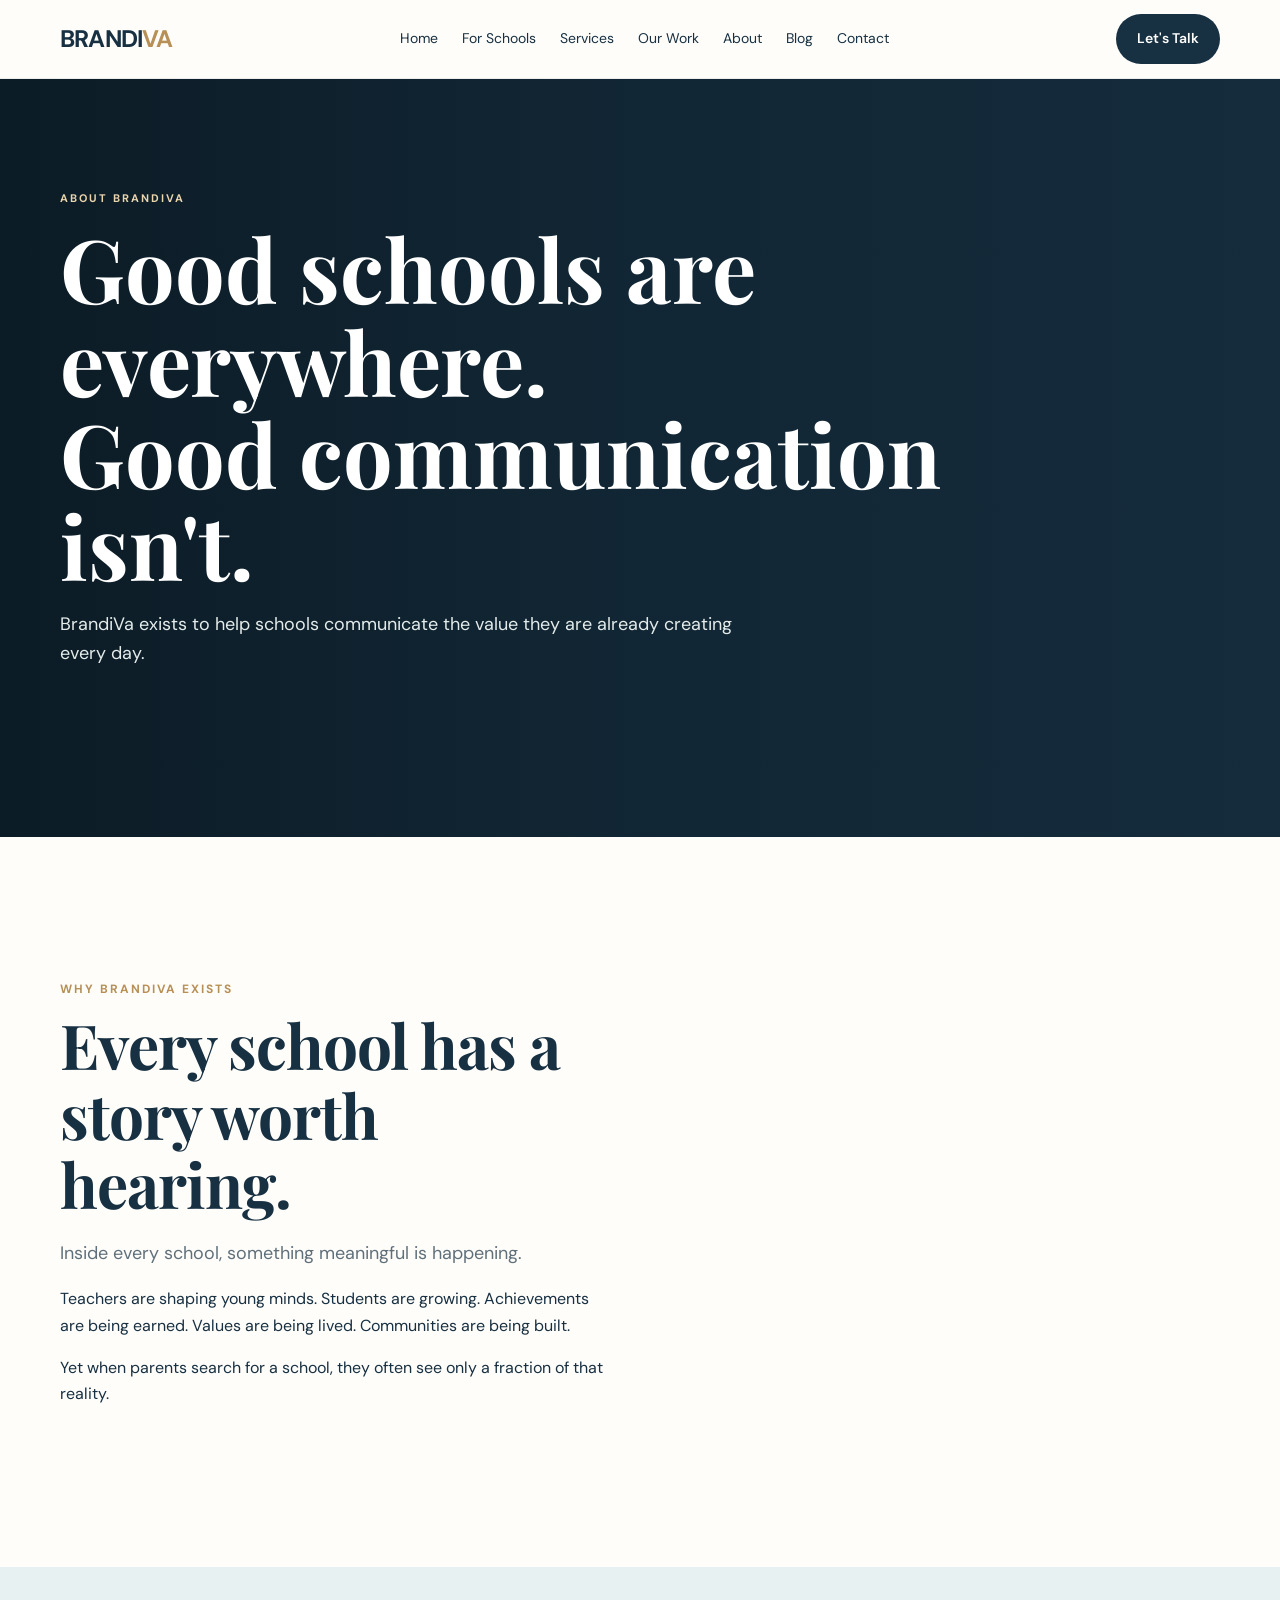
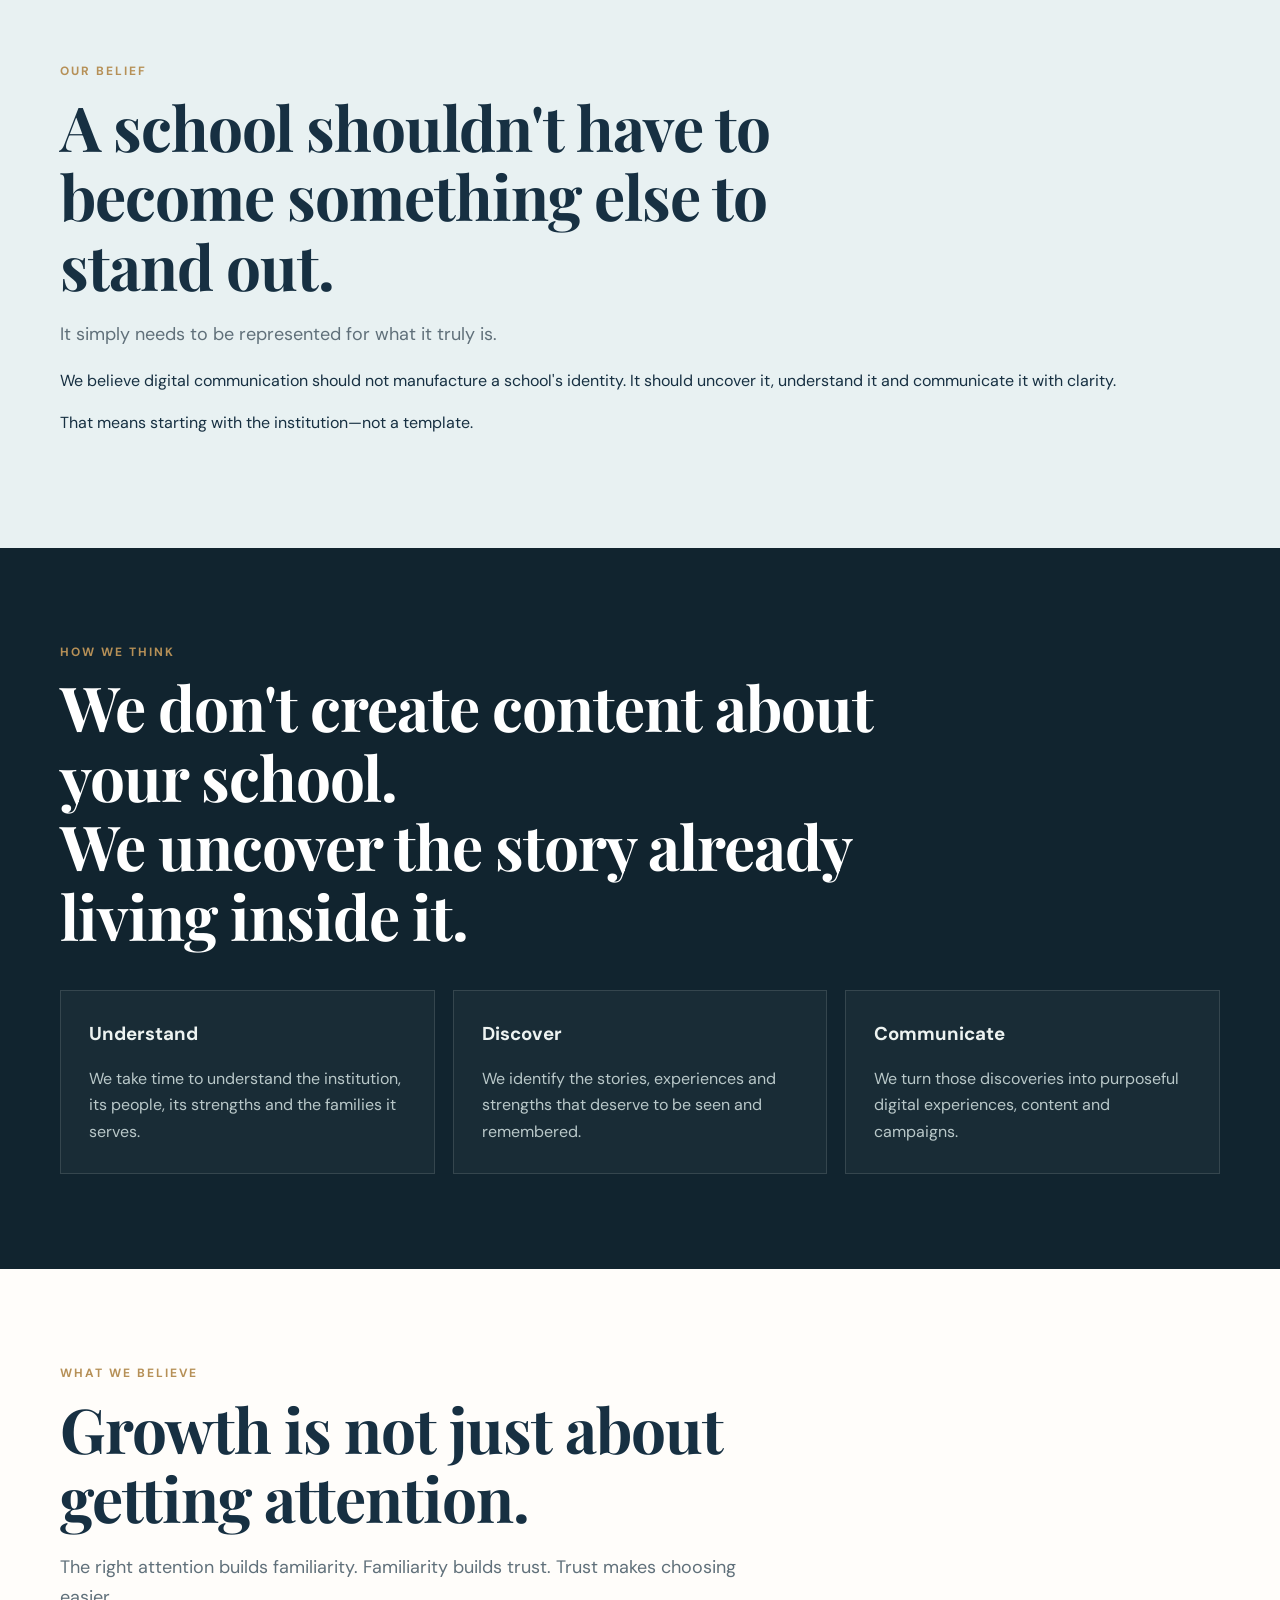
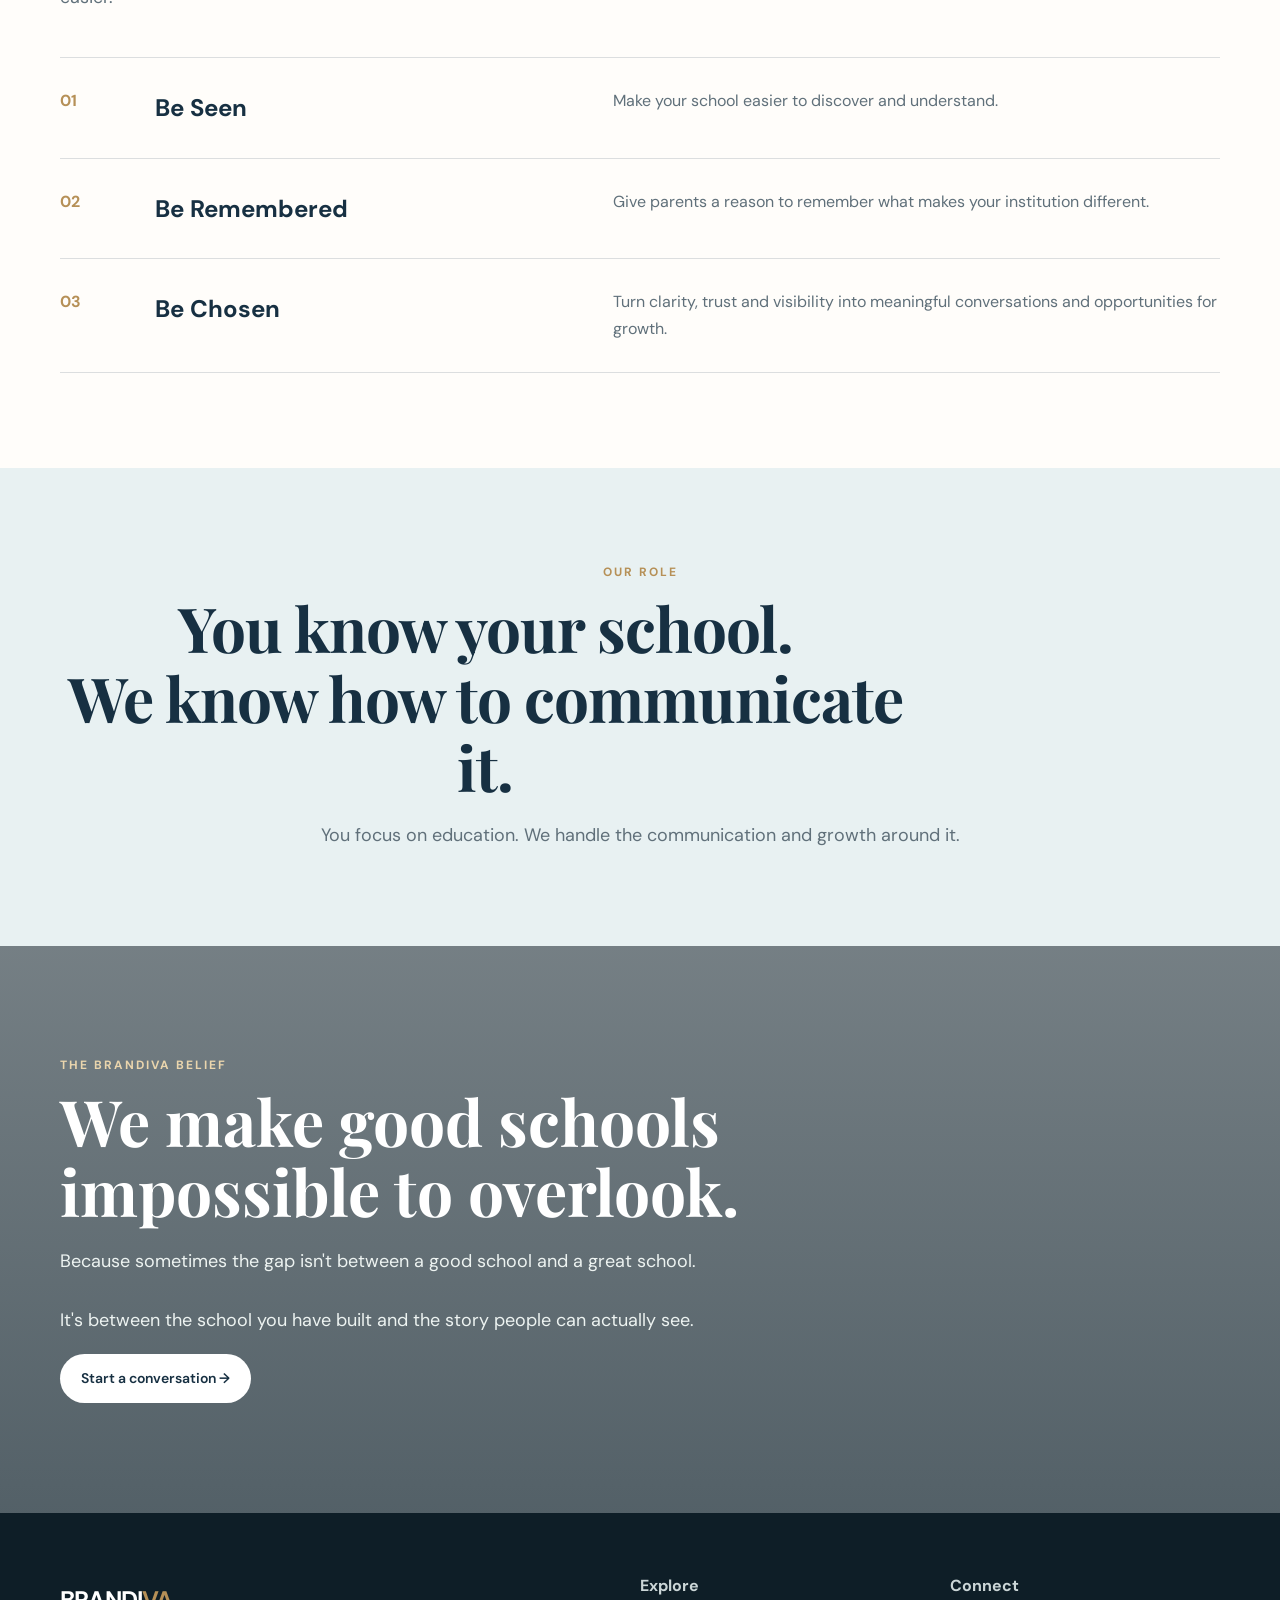
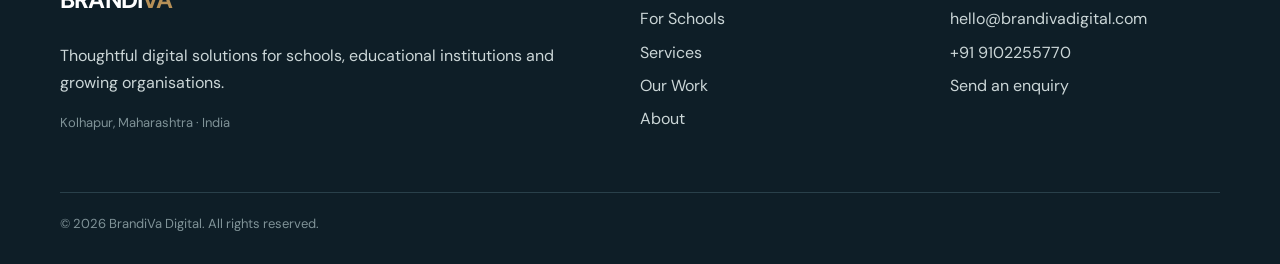
==== commit cf55cc4f: "Update about.html" ====
--- a/about.html
+++ b/about.html
@@ -1,4 +1,377 @@
-<!doctype html><html lang="en"><head><meta charset="utf-8"><meta name="viewport" content="width=device-width,initial-scale=1"><title>About BrandiVa Digital</title><meta name="description" content="Learn about BrandiVa Digital, a Kolhapur-based digital partner focused on schools and meaningful brands."><link rel="stylesheet" href="style.css"></head><body><script src="header.js"></script><main>
-<section class="pagehero visual about-hero"><div class="container"><div class="eyebrow">About BrandiVa</div><h1>Thoughtful digital work for people building something meaningful.</h1><p class="lead">BrandiVa Digital is based in Kolhapur and works with schools, educational institutions and growing organisations that want their online presence to reflect the quality of their real-world work.</p></div></section>
-<section class="section"><div class="container story"><div class="story-img" style="background-image:url('https://images.unsplash.com/photo-1521737711867-e3b97375f902?auto=format&fit=crop&w=1200&q=90')"></div><div><div class="kicker">Our philosophy</div><h2>Good work deserves good representation.</h2><p class="lead">We believe digital growth does not come from doing everything at once.</p><p>It comes from understanding what matters, communicating it clearly and building consistently over time.</p><p>That is why our approach begins with context—not templates.</p></div></div></section>
-<section class="section dark"><div class="container center"><div class="quote">“Schools shape futures. We help their stories reach further.”</div></div></section></main><script src="footer.js"></script></body></html>
+<!doctype html>
+<html lang="en">
+
+<head>
+
+  <meta charset="utf-8">
+  <meta name="viewport" content="width=device-width,initial-scale=1">
+
+  <title>About BrandiVa | School Growth & Communication Partner</title>
+
+  <meta
+    name="description"
+    content="BrandiVa is a school growth and communication partner helping schools turn their real strengths into visibility, trust and growth."
+  >
+
+  <link rel="stylesheet" href="style.css">
+
+</head>
+
+<body>
+
+<script src="header.js"></script>
+
+<main>
+
+
+<!-- =========================
+     HERO
+========================= -->
+
+<section class="pagehero visual about-hero">
+
+  <div class="container">
+
+    <div class="eyebrow">
+      ABOUT BRANDIVA
+    </div>
+
+    <h1>
+      Good schools are everywhere.
+      <br>
+      <strong>Good communication isn't.</strong>
+    </h1>
+
+    <p class="lead">
+      BrandiVa exists to help schools communicate the
+      value they are already creating every day.
+    </p>
+
+  </div>
+
+</section>
+
+
+<!-- =========================
+     WHY WE EXIST
+========================= -->
+
+<section class="section">
+
+  <div class="container story">
+
+    <div>
+
+      <div class="kicker">
+        WHY BRANDIVA EXISTS
+      </div>
+
+      <h2>
+        Every school has a story worth hearing.
+      </h2>
+
+      <p class="lead">
+        Inside every school, something meaningful is happening.
+      </p>
+
+      <p>
+        Teachers are shaping young minds. Students are growing.
+        Achievements are being earned. Values are being lived.
+        Communities are being built.
+      </p>
+
+      <p>
+        Yet when parents search for a school, they often see
+        only a fraction of that reality.
+      </p>
+
+    </div>
+
+
+    <div
+      class="story-img"
+      style="background-image:url('https://images.unsplash.com/photo-1521737711867-e3b97375f902?auto=format&fit=crop&w=1200&q=90')">
+    </div>
+
+  </div>
+
+</section>
+
+
+<!-- =========================
+     THE BELIEF
+========================= -->
+
+<section class="section alt">
+
+  <div class="container">
+
+    <div class="kicker">
+      OUR BELIEF
+    </div>
+
+    <h2>
+      A school shouldn't have to become
+      something else to stand out.
+    </h2>
+
+    <p class="lead">
+      It simply needs to be represented for what it truly is.
+    </p>
+
+    <p>
+      We believe digital communication should not manufacture
+      a school's identity. It should uncover it, understand it
+      and communicate it with clarity.
+    </p>
+
+    <p>
+      That means starting with the institution—not a template.
+    </p>
+
+  </div>
+
+</section>
+
+
+<!-- =========================
+     HOW WE THINK
+========================= -->
+
+<section class="section dark">
+
+  <div class="container">
+
+    <div class="kicker">
+      HOW WE THINK
+    </div>
+
+    <h2>
+      We don't create content about your school.
+      <br>
+      <strong>
+        We uncover the story already living inside it.
+      </strong>
+    </h2>
+
+
+    <div class="grid">
+
+
+      <div class="card">
+
+        <h3>
+          Understand
+        </h3>
+
+        <p>
+          We take time to understand the institution,
+          its people, its strengths and the families it serves.
+        </p>
+
+      </div>
+
+
+      <div class="card">
+
+        <h3>
+          Discover
+        </h3>
+
+        <p>
+          We identify the stories, experiences and strengths
+          that deserve to be seen and remembered.
+        </p>
+
+      </div>
+
+
+      <div class="card">
+
+        <h3>
+          Communicate
+        </h3>
+
+        <p>
+          We turn those discoveries into purposeful digital
+          experiences, content and campaigns.
+        </p>
+
+      </div>
+
+
+    </div>
+
+  </div>
+
+</section>
+
+
+<!-- =========================
+     WHAT WE BELIEVE
+========================= -->
+
+<section class="section">
+
+  <div class="container">
+
+    <div class="kicker">
+      WHAT WE BELIEVE
+    </div>
+
+    <h2>
+      Growth is not just about getting attention.
+    </h2>
+
+    <p class="lead">
+      The right attention builds familiarity.
+      Familiarity builds trust.
+      Trust makes choosing easier.
+    </p>
+
+
+    <div class="services">
+
+
+      <div class="service">
+
+        <span class="num">
+          01
+        </span>
+
+        <h3>
+          Be Seen
+        </h3>
+
+        <p>
+          Make your school easier to discover and understand.
+        </p>
+
+      </div>
+
+
+      <div class="service">
+
+        <span class="num">
+          02
+        </span>
+
+        <h3>
+          Be Remembered
+        </h3>
+
+        <p>
+          Give parents a reason to remember what makes
+          your institution different.
+        </p>
+
+      </div>
+
+
+      <div class="service">
+
+        <span class="num">
+          03
+        </span>
+
+        <h3>
+          Be Chosen
+        </h3>
+
+        <p>
+          Turn clarity, trust and visibility into meaningful
+          conversations and opportunities for growth.
+        </p>
+
+      </div>
+
+
+    </div>
+
+  </div>
+
+</section>
+
+
+<!-- =========================
+     OUR ROLE
+========================= -->
+
+<section class="section alt">
+
+  <div class="container center">
+
+    <div class="kicker">
+      OUR ROLE
+    </div>
+
+    <h2>
+      You know your school.
+      <br>
+      We know how to communicate it.
+    </h2>
+
+    <p
+      class="lead"
+      style="max-width:700px;margin:0 auto">
+
+      You focus on education.
+      We handle the communication and growth around it.
+
+    </p>
+
+  </div>
+
+</section>
+
+
+<!-- =========================
+     CLOSING
+========================= -->
+
+<section class="cta">
+
+  <div class="container">
+
+    <div class="kicker" style="color:#ead5ad">
+      THE BRANDIVA BELIEF
+    </div>
+
+    <h2>
+      We make good schools
+      impossible to overlook.
+    </h2>
+
+    <p
+      style="max-width:650px;font-size:18px">
+
+      Because sometimes the gap isn't between
+      a good school and a great school.
+
+      <br><br>
+
+      It's between the school you have built
+      and the story people can actually see.
+
+    </p>
+
+    <a
+      class="btn light"
+      href="https://wa.me/919102255770"
+      target="_blank">
+
+      Start a conversation →
+
+    </a>
+
+  </div>
+
+</section>
+
+
+</main>
+
+<script src="footer.js"></script>
+
+</body>
+</html>
--- a/style.css
+++ b/style.css
@@ -1,19 +1,918 @@
 @import url('https://fonts.googleapis.com/css2?family=DM+Sans:wght@400;500;600;700&family=Playfair+Display:wght@500;600;700&display=swap');
-:root{--ink:#173042;--muted:#60707a;--cream:#f7f5ef;--paper:#fffdfa;--sky:#e8f1f2;--accent:#b69057;--line:#dfe5e3;--dark:#11242f}*{box-sizing:border-box}html{scroll-behavior:smooth}body{margin:0;font-family:'DM Sans',sans-serif;background:var(--paper);color:var(--ink);line-height:1.65}a{text-decoration:none;color:inherit}.container{width:min(1160px,92%);margin:auto}.nav{position:sticky;top:0;z-index:20;background:rgba(255,253,250,.92);backdrop-filter:blur(14px);border-bottom:1px solid rgba(23,48,66,.08)}.navin{height:78px;display:flex;align-items:center;justify-content:space-between;gap:20px}.logo{font-weight:700;letter-spacing:-.8px;font-size:24px}.logo span{color:var(--accent)}.links{display:flex;gap:24px;font-size:14px}.links a:hover{color:var(--accent)}.menu{display:none;background:none;border:0;font-size:24px}.btn{display:inline-block;background:var(--ink);color:#fff;padding:13px 21px;border-radius:999px;font-size:14px;font-weight:600}.btn.light{background:#fff;color:var(--ink)}.btn.gold{background:var(--accent)}.hero{min-height:calc(100vh - 78px);display:grid;grid-template-columns:1.05fr .95fr;background:var(--cream)}.hero-copy{padding:clamp(70px,10vw,150px) max(4vw,40px);display:flex;justify-content:center;flex-direction:column}.eyebrow{font-size:11px;letter-spacing:2px;font-weight:700;color:var(--accent);text-transform:uppercase}.hero h1,.display{font-family:'Playfair Display',serif;line-height:1.04;font-size:clamp(52px,7vw,96px);letter-spacing:-2px;margin:18px 0 22px}.hero p{max-width:600px;color:var(--muted);font-size:18px}.hero-img{min-height:580px;background:linear-gradient(180deg,rgba(17,36,47,.08),rgba(17,36,47,.35)),url('https://images.unsplash.com/photo-1509062522246-3755977927d7?auto=format&fit=crop&w=1500&q=85') center/cover}.section{padding:110px 0}.section.alt{background:var(--sky)}.section.dark{background:var(--dark);color:#edf3f1}.kicker{color:var(--accent);font-size:12px;letter-spacing:2px;text-transform:uppercase;font-weight:700}.section h2{font-family:'Playfair Display',serif;font-size:clamp(38px,5vw,66px);line-height:1.12;letter-spacing:-1px;margin:10px 0 20px;max-width:850px}.lead{font-size:18px;color:var(--muted);max-width:720px}.story{display:grid;grid-template-columns:1fr 1fr;gap:70px;align-items:center}.story-img{height:620px;background:center/cover;border-radius:3px}.quote{font-family:'Playfair Display',serif;font-size:clamp(36px,5vw,70px);line-height:1.15;max-width:950px}.center{text-align:center}.phone{background:#fff;border:10px solid #152c38;border-radius:32px;width:270px;height:500px;margin:auto;padding:16px;box-shadow:0 25px 70px rgba(17,36,47,.2)}.phone-screen{height:100%;border-radius:18px;background:linear-gradient(180deg,#eef4f2,#fff);padding:20px}.gap{display:grid;grid-template-columns:1fr 90px 1fr;align-items:stretch;margin-top:50px}.gap>div{padding:38px;border:1px solid var(--line)}.gap h3{font-size:14px;letter-spacing:1.5px;text-transform:uppercase}.gap ul{padding-left:18px;color:var(--muted)}.vs{display:grid;place-items:center;background:var(--ink);color:#fff;font-family:'Playfair Display',serif;font-size:25px}.reveal{text-align:center;padding:140px 0}.reveal p{font-family:'Playfair Display',serif;font-size:clamp(36px,5vw,70px);line-height:1.2;margin:0 auto;max-width:980px}.services{border-top:1px solid var(--line);margin-top:50px}.service{display:grid;grid-template-columns:90px 1fr 1.2fr;gap:25px;padding:32px 0;border-bottom:1px solid var(--line);align-items:start}.num{color:var(--accent);font-weight:700}.service h3{margin:0;font-size:24px}.service p{margin:0;color:var(--muted)}.grid{display:grid;grid-template-columns:repeat(3,1fr);gap:20px}.card{background:#fff;padding:32px;border:1px solid var(--line)}.card h3{margin-top:0}.work{display:grid;grid-template-columns:1.1fr .9fr;gap:24px;margin-top:40px}.workshot{min-height:430px;background:center/cover}.cta{padding:120px 0;background:linear-gradient(rgba(17,36,47,.55),rgba(17,36,47,.7)),url('https://images.unsplash.com/photo-1503676260728-1c00da094a0b?auto=format&fit=crop&w=1800&q=85') center/cover;color:white}.cta h2{color:#fff}.footer{background:#0e1e27;color:#cbd6d7;padding:65px 0 30px}.footgrid{display:grid;grid-template-columns:2fr 1fr 1fr;gap:40px}.footer a{display:block;margin:7px 0}.small{font-size:13px;color:#7f9297}.pagehero{padding:120px 0 85px;background:var(--cream)}.pagehero h1{font-family:'Playfair Display',serif;font-size:clamp(48px,7vw,88px);line-height:1.05;max-width:900px;margin:15px 0}.seo p{color:var(--muted)}.faq{border-top:1px solid var(--line)}.faq details{padding:20px 0;border-bottom:1px solid var(--line)}.faq summary{cursor:pointer;font-weight:700}.contactbox{display:grid;grid-template-columns:1fr 1fr;gap:30px;background:var(--sky);padding:45px}.form input,.form textarea,.form select{width:100%;padding:14px;margin:7px 0 14px;border:1px solid #ccd7d7;background:#fff;font:inherit}.badge{display:inline-block;padding:7px 11px;border:1px solid var(--line);font-size:12px;border-radius:99px;margin:5px}.note{padding:16px 18px;background:#fff6df;border-left:3px solid var(--accent);font-size:14px}
-@media(max-width:800px){.links{display:none}.menu{display:block}.hero,.story,.work,.contactbox{grid-template-columns:1fr}.hero-copy{padding:80px 7%}.hero-img{min-height:460px}.section{padding:75px 0}.story-img{height:420px}.gap{grid-template-columns:1fr}.vs{min-height:60px}.grid{grid-template-columns:1fr}.service{grid-template-columns:45px 1fr}.service p{grid-column:2}.footgrid{grid-template-columns:1fr}.navin{height:68px}.pagehero{padding:85px 0 65px}}
-
-/* Visual storytelling upgrade */
-.pagehero.visual{position:relative;min-height:560px;display:flex;align-items:flex-end;overflow:hidden;color:#fff;background:#173042 center/cover no-repeat}
-.pagehero.visual:before{content:"";position:absolute;inset:0;background:linear-gradient(90deg,rgba(10,25,34,.88),rgba(10,25,34,.42),rgba(10,25,34,.18))}
-.pagehero.visual .container{position:relative;z-index:1;padding-bottom:75px}.pagehero.visual .lead{color:#e4eceb}.pagehero.visual .eyebrow{color:#ead5ad}
-.school-hero{background-image:url('https://images.unsplash.com/photo-1509062522246-3755977927d7?auto=format&fit=crop&w=1800&q=90')}
-.services-hero{background-image:url('https://images.unsplash.com/photo-1523240795612-9a054b0db644?auto=format&fit=crop&w=1800&q=90')}
-.work-hero{background-image:url('https://images.unsplash.com/photo-1516321318423-f06f85e504b3?auto=format&fit=crop&w=1800&q=90')}
-.about-hero{background-image:url('https://images.unsplash.com/photo-1529156069898-49953e39b3ac?auto=format&fit=crop&w=1800&q=90')}
-.contact-hero{background-image:url('https://images.unsplash.com/photo-1523050854058-8df90110c9f1?auto=format&fit=crop&w=1800&q=90')}
-.photo-band{padding:0;background:var(--paper)}.photo-grid{display:grid;grid-template-columns:1.2fr .8fr .8fr;gap:14px;min-height:520px}.photo-grid .photo{min-height:260px;background:center/cover;position:relative}.photo-grid .photo:first-child{grid-row:span 2}.photo-grid .photo:after{content:"";position:absolute;inset:0;background:linear-gradient(180deg,transparent 55%,rgba(10,25,34,.35))}
-.photo-caption{position:absolute;z-index:1;left:24px;bottom:20px;color:#fff;font-family:'Playfair Display',serif;font-size:22px;line-height:1.15;max-width:250px}
-.visual-split{display:grid;grid-template-columns:.9fr 1.1fr;min-height:680px}.visual-split .visual-image{background:center/cover}.visual-split .visual-copy{padding:clamp(55px,8vw,120px);display:flex;flex-direction:column;justify-content:center;background:#edf4f3}
-.device-visual{margin-top:55px;min-height:420px;background:linear-gradient(120deg,rgba(17,36,47,.18),rgba(17,36,47,.05)),url('https://images.unsplash.com/photo-1516321318423-f06f85e504b3?auto=format&fit=crop&w=1800&q=90') center/cover;border-radius:3px;position:relative}.device-visual:after{content:'A digital presence should feel as real as the institution behind it.';position:absolute;left:28px;bottom:28px;max-width:430px;color:#fff;font-family:'Playfair Display',serif;font-size:clamp(28px,4vw,48px);line-height:1.08}
-.image-card{min-height:360px;background:center/cover;margin-top:30px}
-@media(max-width:800px){.pagehero.visual{min-height:500px}.photo-grid{grid-template-columns:1fr;min-height:auto}.photo-grid .photo:first-child{grid-row:auto;min-height:420px}.photo-grid .photo{min-height:280px}.visual-split{grid-template-columns:1fr}.visual-split .visual-image{min-height:430px}.pagehero.visual .container{padding-bottom:55px}}
+
+:root{
+  --ink:#173042;
+  --muted:#60707a;
+  --cream:#f7f5ef;
+  --paper:#fffdfa;
+  --sky:#e8f1f2;
+  --accent:#b69057;
+  --line:#dfe5e3;
+  --dark:#11242f;
+}
+
+*{
+  box-sizing:border-box;
+}
+
+html{
+  scroll-behavior:smooth;
+}
+
+body{
+  margin:0;
+  font-family:'DM Sans',sans-serif;
+  background:var(--paper);
+  color:var(--ink);
+  line-height:1.65;
+}
+
+a{
+  text-decoration:none;
+  color:inherit;
+}
+
+.container{
+  width:min(1160px,92%);
+  margin:auto;
+}
+
+
+/* =========================
+   NAVIGATION
+========================= */
+
+.nav{
+  position:sticky;
+  top:0;
+  z-index:20;
+  background:rgba(255,253,250,.94);
+  backdrop-filter:blur(14px);
+  border-bottom:1px solid rgba(23,48,66,.08);
+}
+
+.navin{
+  height:78px;
+  display:flex;
+  align-items:center;
+  justify-content:space-between;
+  gap:20px;
+}
+
+.logo{
+  font-weight:700;
+  letter-spacing:-.8px;
+  font-size:24px;
+}
+
+.logo span{
+  color:var(--accent);
+}
+
+.links{
+  display:flex;
+  gap:24px;
+  font-size:14px;
+}
+
+.links a{
+  transition:.2s ease;
+}
+
+.links a:hover{
+  color:var(--accent);
+}
+
+.menu{
+  display:none;
+  background:none;
+  border:0;
+  font-size:24px;
+}
+
+
+/* =========================
+   BUTTONS
+========================= */
+
+.btn{
+  display:inline-block;
+  background:var(--ink);
+  color:#fff;
+  padding:13px 21px;
+  border-radius:999px;
+  font-size:14px;
+  font-weight:600;
+  transition:.25s ease;
+}
+
+.btn:hover{
+  transform:translateY(-2px);
+  opacity:.92;
+}
+
+.btn.light{
+  background:#fff;
+  color:var(--ink);
+}
+
+.btn.gold{
+  background:var(--accent);
+  color:#fff;
+}
+
+
+/* =========================
+   HERO
+========================= */
+
+.hero{
+  min-height:calc(100vh - 78px);
+  display:grid;
+  grid-template-columns:1.05fr .95fr;
+  background:var(--cream);
+}
+
+.hero-copy{
+  padding:clamp(70px,9vw,135px) max(4vw,40px);
+  display:flex;
+  justify-content:center;
+  flex-direction:column;
+}
+
+.eyebrow{
+  font-size:11px;
+  letter-spacing:2px;
+  font-weight:700;
+  color:var(--accent);
+  text-transform:uppercase;
+}
+
+.hero h1,
+.display{
+  font-family:'Playfair Display',serif;
+  line-height:1.06;
+  font-size:clamp(46px,6vw,82px);
+  letter-spacing:-2px;
+  margin:18px 0 22px;
+  max-width:850px;
+}
+
+.hero h1 strong{
+  font-weight:700;
+}
+
+.hero p{
+  max-width:600px;
+  color:var(--muted);
+  font-size:18px;
+}
+
+.hero-img{
+  min-height:580px;
+  background:
+    linear-gradient(
+      180deg,
+      rgba(17,36,47,.08),
+      rgba(17,36,47,.38)
+    ),
+    url('https://images.unsplash.com/photo-1509062522246-3755977927d7?auto=format&fit=crop&w=1500&q=85')
+    center/cover;
+}
+
+
+/* =========================
+   GENERAL SECTIONS
+========================= */
+
+.section{
+  padding:95px 0;
+}
+
+.section.alt{
+  background:var(--sky);
+}
+
+.section.dark{
+  background:var(--dark);
+  color:#edf3f1;
+}
+
+.section h2{
+  font-family:'Playfair Display',serif;
+  font-size:clamp(36px,5vw,62px);
+  line-height:1.12;
+  letter-spacing:-1px;
+  margin:10px 0 20px;
+  max-width:850px;
+}
+
+.section.dark h2{
+  color:#fff;
+}
+
+.kicker{
+  color:var(--accent);
+  font-size:12px;
+  letter-spacing:2px;
+  text-transform:uppercase;
+  font-weight:700;
+}
+
+.lead{
+  font-size:18px;
+  color:var(--muted);
+  max-width:720px;
+}
+
+.section.dark .lead{
+  color:#b9c8c9;
+}
+
+.center{
+  text-align:center;
+}
+
+.center .lead{
+  margin-left:auto;
+  margin-right:auto;
+}
+
+
+/* =========================
+   STORY SECTIONS
+========================= */
+
+.story{
+  display:grid;
+  grid-template-columns:1fr 1fr;
+  gap:65px;
+  align-items:center;
+}
+
+.story-img{
+  height:540px;
+  background:center/cover;
+  border-radius:3px;
+}
+
+
+/* =========================
+   STORY QUOTE
+========================= */
+
+.quote{
+  font-family:'Playfair Display',serif;
+  font-size:clamp(36px,5vw,70px);
+  line-height:1.15;
+  max-width:950px;
+}
+
+
+/* =========================
+   PHOTO BAND
+========================= */
+
+.photo-band{
+  padding:0;
+  background:var(--paper);
+}
+
+.photo-grid{
+  display:grid;
+  grid-template-columns:1.2fr .8fr .8fr;
+  gap:12px;
+  min-height:480px;
+}
+
+.photo-grid .photo{
+  min-height:250px;
+  background:center/cover;
+  position:relative;
+}
+
+.photo-grid .photo:first-child{
+  grid-row:span 2;
+}
+
+.photo-grid .photo:after{
+  content:"";
+  position:absolute;
+  inset:0;
+  background:linear-gradient(
+    180deg,
+    transparent 50%,
+    rgba(10,25,34,.38)
+  );
+}
+
+.photo-caption{
+  position:absolute;
+  z-index:1;
+  left:22px;
+  bottom:18px;
+  color:#fff;
+  font-family:'Playfair Display',serif;
+  font-size:21px;
+  line-height:1.15;
+  max-width:250px;
+}
+
+
+/* =========================
+   DIGITAL GAP
+========================= */
+
+.gap{
+  display:grid;
+  grid-template-columns:1fr 70px 1fr;
+  align-items:stretch;
+  margin-top:45px;
+}
+
+.gap>div{
+  padding:32px;
+  border:1px solid var(--line);
+}
+
+.gap h3{
+  font-size:14px;
+  letter-spacing:1.5px;
+  text-transform:uppercase;
+}
+
+.gap ul{
+  padding-left:18px;
+  color:var(--muted);
+}
+
+.vs{
+  display:grid;
+  place-items:center;
+  background:var(--ink);
+  color:#fff;
+  font-family:'Playfair Display',serif;
+  font-size:23px;
+}
+
+
+/* =========================
+   REVEAL / QUOTE SECTION
+========================= */
+
+.reveal{
+  text-align:center;
+  padding:120px 0;
+}
+
+.reveal p{
+  font-family:'Playfair Display',serif;
+  font-size:clamp(36px,5vw,68px);
+  line-height:1.18;
+  margin:0 auto;
+  max-width:980px;
+}
+
+
+/* =========================
+   BRANDIVA SYSTEM
+========================= */
+
+.services{
+  border-top:1px solid rgba(23,48,66,.15);
+  margin-top:45px;
+}
+
+.service{
+  display:grid;
+  grid-template-columns:70px 1fr 1.4fr;
+  gap:25px;
+  padding:30px 0;
+  border-bottom:1px solid rgba(23,48,66,.15);
+  align-items:start;
+}
+
+.num{
+  color:var(--accent);
+  font-weight:700;
+}
+
+.service h3{
+  margin:0;
+  font-size:24px;
+}
+
+.service p{
+  margin:0;
+  color:var(--muted);
+}
+
+
+/* =========================
+   CARDS
+========================= */
+
+.grid{
+  display:grid;
+  grid-template-columns:repeat(3,1fr);
+  gap:18px;
+  margin-top:40px;
+}
+
+.card{
+  background:#fff;
+  padding:28px;
+  border:1px solid var(--line);
+}
+
+.card h3{
+  margin-top:0;
+  margin-bottom:10px;
+}
+
+.card p{
+  color:var(--muted);
+  margin-bottom:0;
+}
+
+.section.dark .card{
+  background:rgba(255,255,255,.035);
+  border-color:rgba(255,255,255,.12);
+}
+
+.section.dark .card p{
+  color:#b9c8c9;
+}
+
+
+/* =========================
+   CTA
+========================= */
+
+.cta{
+  padding:110px 0;
+  background:
+    linear-gradient(
+      rgba(17,36,47,.58),
+      rgba(17,36,47,.72)
+    ),
+    url('https://images.unsplash.com/photo-1503676260728-1c00da094a0b?auto=format&fit=crop&w=1800&q=85')
+    center/cover;
+  color:white;
+}
+
+.cta h2{
+  font-family:'Playfair Display',serif;
+  font-size:clamp(40px,5vw,66px);
+  line-height:1.1;
+  max-width:850px;
+  margin:10px 0 20px;
+  color:#fff;
+}
+
+.cta p{
+  color:#edf3f1;
+}
+
+
+/* =========================
+   FOOTER
+========================= */
+
+.footer{
+  background:#0e1e27;
+  color:#cbd6d7;
+  padding:60px 0 30px;
+}
+
+.footgrid{
+  display:grid;
+  grid-template-columns:2fr 1fr 1fr;
+  gap:40px;
+}
+
+.footer a{
+  display:block;
+  margin:7px 0;
+}
+
+.footer .logo{
+  display:inline-block;
+  margin-bottom:8px;
+}
+
+.small{
+  font-size:13px;
+  color:#7f9297;
+}
+
+
+/* =========================
+   OTHER EXISTING PAGES
+========================= */
+
+.pagehero{
+  padding:110px 0 80px;
+  background:var(--cream);
+}
+
+.pagehero h1{
+  font-family:'Playfair Display',serif;
+  font-size:clamp(48px,7vw,88px);
+  line-height:1.05;
+  max-width:900px;
+  margin:15px 0;
+}
+
+.seo p{
+  color:var(--muted);
+}
+
+.faq{
+  border-top:1px solid var(--line);
+}
+
+.faq details{
+  padding:20px 0;
+  border-bottom:1px solid var(--line);
+}
+
+.faq summary{
+  cursor:pointer;
+  font-weight:700;
+}
+
+.contactbox{
+  display:grid;
+  grid-template-columns:1fr 1fr;
+  gap:30px;
+  background:var(--sky);
+  padding:45px;
+}
+
+.form input,
+.form textarea,
+.form select{
+  width:100%;
+  padding:14px;
+  margin:7px 0 14px;
+  border:1px solid #ccd7d7;
+  background:#fff;
+  font:inherit;
+}
+
+.badge{
+  display:inline-block;
+  padding:7px 11px;
+  border:1px solid var(--line);
+  font-size:12px;
+  border-radius:99px;
+  margin:5px;
+}
+
+.note{
+  padding:16px 18px;
+  background:#fff6df;
+  border-left:3px solid var(--accent);
+  font-size:14px;
+}
+
+
+/* =========================
+   VISUAL PAGE HEROES
+========================= */
+
+.pagehero.visual{
+  position:relative;
+  min-height:560px;
+  display:flex;
+  align-items:flex-end;
+  overflow:hidden;
+  color:#fff;
+  background:#173042 center/cover no-repeat;
+}
+
+.pagehero.visual:before{
+  content:"";
+  position:absolute;
+  inset:0;
+  background:
+    linear-gradient(
+      90deg,
+      rgba(10,25,34,.88),
+      rgba(10,25,34,.42),
+      rgba(10,25,34,.18)
+    );
+}
+
+.pagehero.visual .container{
+  position:relative;
+  z-index:1;
+  padding-bottom:70px;
+}
+
+.pagehero.visual .lead{
+  color:#e4eceb;
+}
+
+.pagehero.visual .eyebrow{
+  color:#ead5ad;
+}
+
+.school-hero{
+  background-image:url('https://images.unsplash.com/photo-1509062522246-3755977927d7?auto=format&fit=crop&w=1800&q=90');
+}
+
+.services-hero{
+  background-image:url('https://images.unsplash.com/photo-1523240795612-9a054b0db644?auto=format&fit=crop&w=1800&q=90');
+}
+
+.work-hero{
+  background-image:url('https://images.unsplash.com/photo-1516321318423-f06f85e504b3?auto=format&fit=crop&w=1800&q=90');
+}
+
+.about-hero{
+  background-image:url('https://images.unsplash.com/photo-1529156069898-49953e39b3ac?auto=format&fit=crop&w=1800&q=90');
+}
+
+.contact-hero{
+  background-image:url('https://images.unsplash.com/photo-1523050854058-8df90110c9f1?auto=format&fit=crop&w=1800&q=90');
+}
+
+
+/* =========================
+   OTHER VISUAL COMPONENTS
+========================= */
+
+.visual-split{
+  display:grid;
+  grid-template-columns:.9fr 1.1fr;
+  min-height:680px;
+}
+
+.visual-split .visual-image{
+  background:center/cover;
+}
+
+.visual-split .visual-copy{
+  padding:clamp(55px,8vw,120px);
+  display:flex;
+  flex-direction:column;
+  justify-content:center;
+  background:#edf4f3;
+}
+
+.device-visual{
+  margin-top:50px;
+  min-height:420px;
+  background:
+    linear-gradient(
+      120deg,
+      rgba(17,36,47,.18),
+      rgba(17,36,47,.05)
+    ),
+    url('https://images.unsplash.com/photo-1516321318423-f06f85e504b3?auto=format&fit=crop&w=1800&q=90')
+    center/cover;
+  border-radius:3px;
+  position:relative;
+}
+
+.device-visual:after{
+  content:'A digital presence should feel as real as the institution behind it.';
+  position:absolute;
+  left:28px;
+  bottom:28px;
+  max-width:430px;
+  color:#fff;
+  font-family:'Playfair Display',serif;
+  font-size:clamp(28px,4vw,48px);
+  line-height:1.08;
+}
+
+.image-card{
+  min-height:360px;
+  background:center/cover;
+  margin-top:30px;
+}
+
+.phone{
+  background:#fff;
+  border:10px solid #152c38;
+  border-radius:32px;
+  width:270px;
+  height:500px;
+  margin:auto;
+  padding:16px;
+  box-shadow:0 25px 70px rgba(17,36,47,.2);
+}
+
+.phone-screen{
+  height:100%;
+  border-radius:18px;
+  background:linear-gradient(180deg,#eef4f2,#fff);
+  padding:20px;
+}
+
+
+/* =========================
+   CLIENT PAYMENT
+========================= */
+
+.client-payment{
+  padding:55px 0;
+  background:var(--cream);
+  border-top:1px solid var(--line);
+  border-bottom:1px solid var(--line);
+}
+
+.client-payment .container{
+  display:flex;
+  align-items:center;
+  justify-content:space-between;
+  gap:30px;
+}
+
+.client-payment h3{
+  margin:0 0 5px;
+  font-family:'Playfair Display',serif;
+  font-size:28px;
+}
+
+.client-payment p{
+  margin:0;
+  color:var(--muted);
+}
+
+
+/* =========================
+   MOBILE
+========================= */
+
+@media(max-width:800px){
+
+  .links{
+    display:none;
+  }
+
+  .menu{
+    display:block;
+  }
+
+  .navin{
+    height:68px;
+  }
+
+  .hero{
+    min-height:auto;
+    grid-template-columns:1fr;
+  }
+
+  .hero-copy{
+    padding:70px 7%;
+  }
+
+  .hero h1{
+    font-size:clamp(43px,12vw,62px);
+    letter-spacing:-1.5px;
+  }
+
+  .hero p{
+    font-size:16px;
+  }
+
+  .hero-img{
+    min-height:400px;
+  }
+
+  .section{
+    padding:70px 0;
+  }
+
+  .section h2{
+    font-size:clamp(36px,10vw,52px);
+  }
+
+  .story{
+    grid-template-columns:1fr;
+    gap:35px;
+  }
+
+  .story-img{
+    height:380px;
+  }
+
+  .story .story-img{
+    order:2;
+  }
+
+  .photo-grid{
+    grid-template-columns:1fr;
+    min-height:auto;
+  }
+
+  .photo-grid .photo:first-child{
+    grid-row:auto;
+    min-height:400px;
+  }
+
+  .photo-grid .photo{
+    min-height:280px;
+  }
+
+  .gap{
+    grid-template-columns:1fr;
+    gap:0;
+  }
+
+  .gap>div{
+    padding:27px;
+  }
+
+  .vs{
+    min-height:55px;
+  }
+
+  .reveal{
+    padding:90px 0;
+  }
+
+  .reveal p{
+    font-size:clamp(35px,10vw,52px);
+  }
+
+  .services{
+    margin-top:35px;
+  }
+
+  .service{
+    grid-template-columns:45px 1fr;
+    gap:15px;
+    padding:27px 0;
+  }
+
+  .service p{
+    grid-column:2;
+  }
+
+  .service h3{
+    font-size:22px;
+  }
+
+  .grid{
+    grid-template-columns:1fr;
+    gap:15px;
+    margin-top:30px;
+  }
+
+  .card{
+    padding:25px;
+  }
+
+  .cta{
+    padding:90px 0;
+  }
+
+  .cta h2{
+    font-size:clamp(40px,10vw,55px);
+  }
+
+  .footgrid{
+    grid-template-columns:1fr;
+    gap:30px;
+  }
+
+  .footer{
+    padding:50px 0 25px;
+  }
+
+  .pagehero{
+    padding:80px 0 60px;
+  }
+
+  .pagehero.visual{
+    min-height:500px;
+  }
+
+  .pagehero.visual .container{
+    padding-bottom:55px;
+  }
+
+  .visual-split{
+    grid-template-columns:1fr;
+  }
+
+  .visual-split .visual-image{
+    min-height:420px;
+  }
+
+  .contactbox{
+    grid-template-columns:1fr;
+    padding:30px;
+  }
+
+  .client-payment .container{
+    flex-direction:column;
+    align-items:flex-start;
+  }
+
+}
